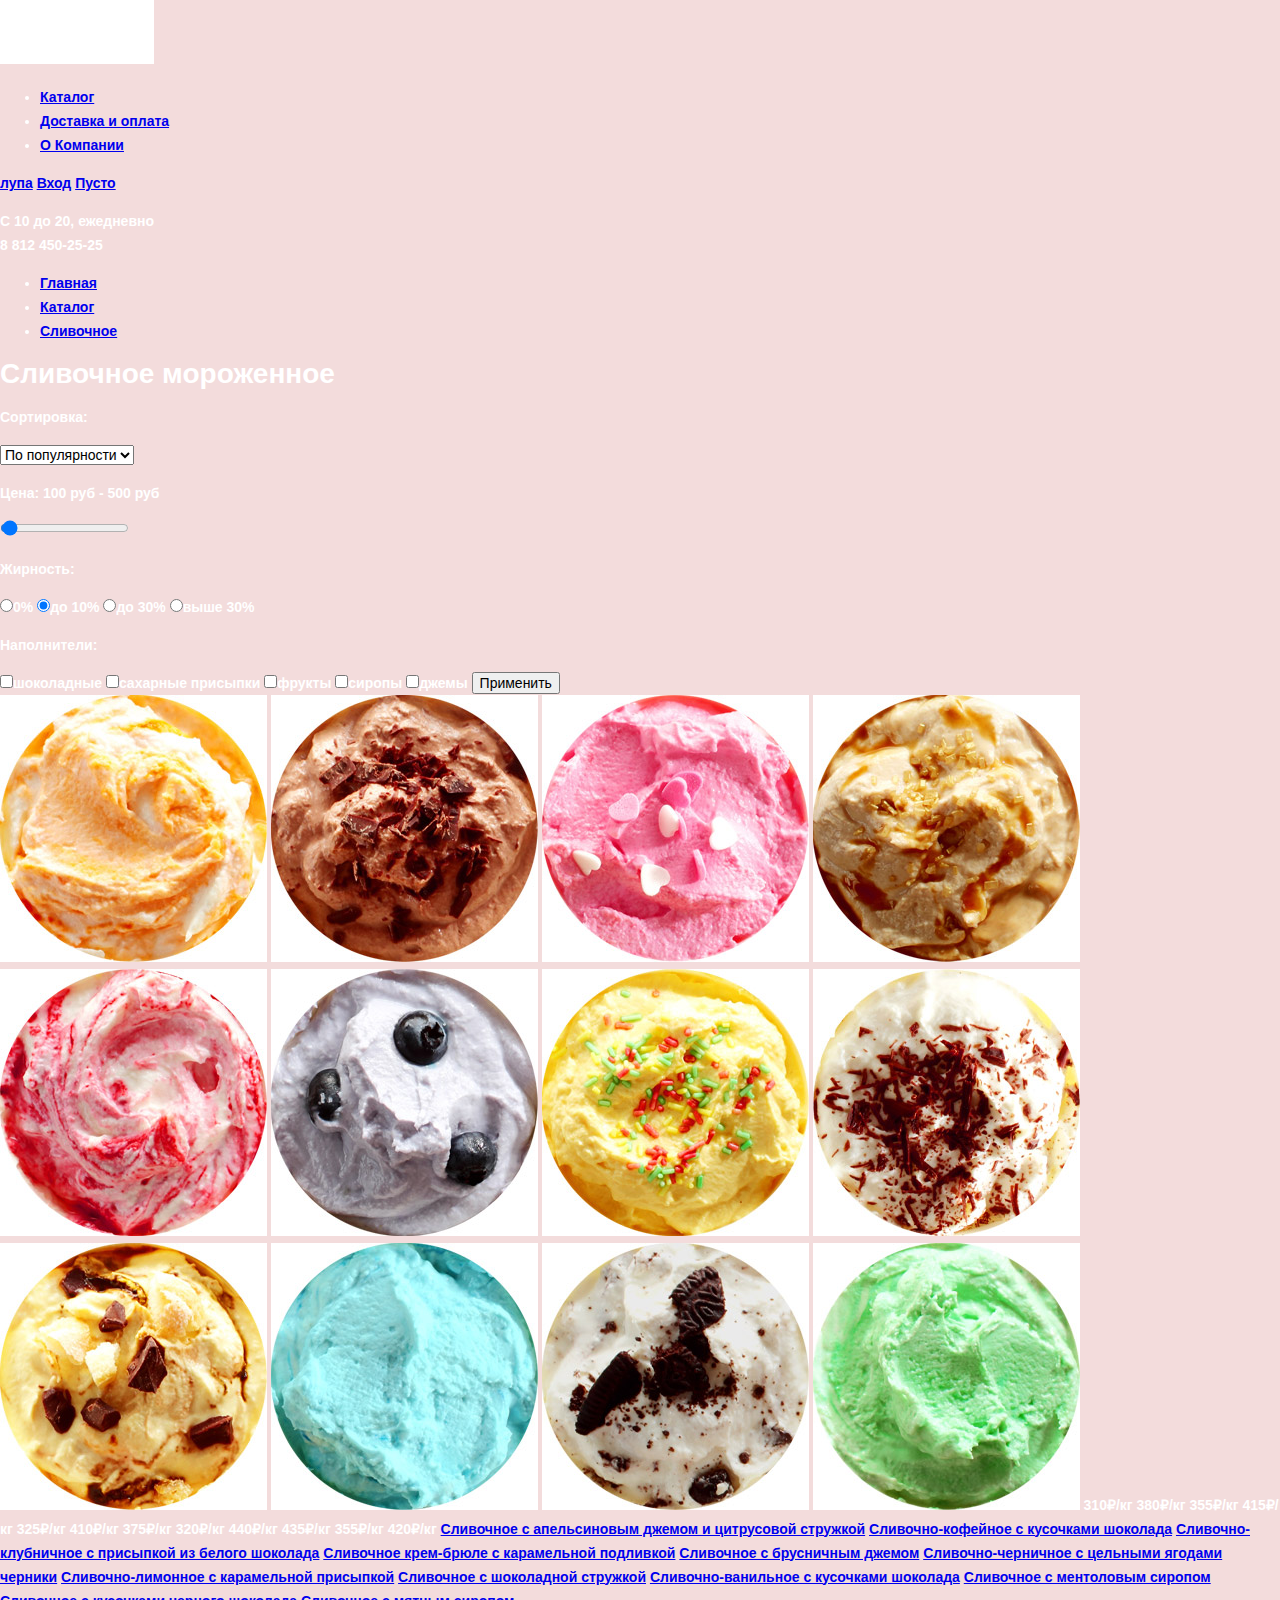
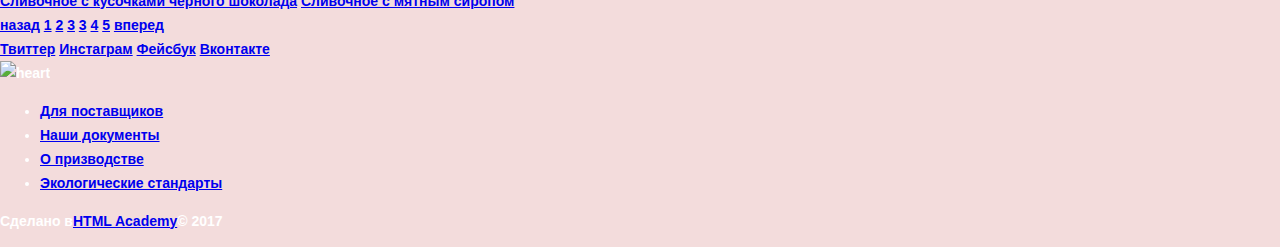
==== catalog.html @ 577de897 "добавил и разметил вторую страницу макета" ====
<!DOCTYPE html>
<html lang="en">
<head>
    <meta charset="UTF-8">
     <link rel="stylesheet" type="text/css" href="css/normalize.css" />
    <link rel="stylesheet" href="css/style.css">
    <title>Catalog-gllacy</title>
</head>
<body>
    <header class="main-header">
     <div class="container">
         <nav class="main-navigation">
             <img src="img/Logo.jpg" alt="logo" height="64">
             <ul>
                 <li>
                     <a href="#">Каталог</a>
                 </li>
                 <li>
                     <a href="#">Доставка и оплата</a>
                 </li>
                 <li>
                     <a href="#">О Компании</a>
                 </li>
             </ul>
         </nav>
      <div class="user-block">
          <a href="#">лупа</a>
          <a class="login" href="#">Вход</a>
          <a  class="basket" href="#">Пусто</a>
      </div>
      <div class="header-contact">
          <p>С 10 до 20, ежедневно<br>8 812 450-25-25</p>
      </div>
     </div>
  </header>  
   <main>
       <div class="container">
       <nav class="Breadcrumbs">
           <ul>
               <li><a href="#">Главная</a></li>
               <li><a href="#">Каталог</a></li>
               <li><a href="#" class="current">Сливочное</a></li>
           </ul>
       </nav>
        <section class="filter">
            <h1>Сливочное мороженное</h1>
            <form action="#" method="get">
                    <p>Сортировка:</p>
                    <select name="#" size="1">
                      <option>По популярности</option>
                      <option>Пункт 2</option>
                    </select>
                    <p>Цена: 100 руб - 500 руб</p>
                    <label>
                        <input type="range" min="0" max="500" step="10" value="10">
                    </label>
                        <p>Жирность:</p>
                        <label>
                            <input type="radio" name="questions" value="0%">0%
                        </label>
                        <label>
                            <input type="radio" name="questions" value="до 10%" checked>до 10%
                        </label>
                        <label>
                            <input type="radio" name="questions" value="до 30%">до 30%
                        </label>
                        <label>
                            <input type="radio" name="questions" value="выше 30%">выше 30%
                        </label>
                    <p>Наполнители:</p>
                    <label>
                        <input type="checkbox" name="choice">шоколадные
                    </label>
                    <label>
                        <input type="checkbox" name="choice">сахарные присыпки
                    </label>
                    <label>
                        <input type="checkbox" name="choice">фрукты
                    </label>
                    <label>
                        <input type="checkbox" name="choice">сиропы
                    </label>
                    <label>
                        <input type="checkbox" name="choice">джемы
                    </label>
                    <label>
                        <input type="submit" value="Применить">
                    </label>
                </form>
        </section>
         <section class="assortment">
             <img src="img/ice-1.jpg" alt="ice-cream" width="267" height="267">
             <img src="img/ice-2.jpg" alt="ice-cream" width="267" height="267">
             <img src="img/ice-3.jpg" alt="ice-cream" width="267" height="267">
             <img src="img/ice-4.jpg" alt="ice-cream" width="267" height="267">
             <img src="img/ice-5.jpg" alt="ice-cream" width="267" height="267">
             <img src="img/ice-6.jpg" alt="ice-cream" width="267" height="267">
             <img src="img/ice-7.jpg" alt="ice-cream" width="267" height="267">
             <img src="img/ice-8.jpg" alt="ice-cream" width="267" height="267">
             <img src="img/ice-9.jpg" alt="ice-cream" width="267" height="267">
             <img src="img/ice-10.jpg" alt="ice-cream" width="267" height="267">
             <img src="img/ice-11.jpg" alt="ice-cream" width="267" height="267">
             <img src="img/ice-12.jpg" alt="ice-cream" width="267" height="267">
             <b>310₽/кг</b>
            <b>380₽/кг</b>
            <b>355₽/кг</b>
            <b>415₽/кг</b>
            <b>325₽/кг</b>
            <b>410₽/кг</b>
            <b>375₽/кг</b>
            <b>320₽/кг</b>
            <b>440₽/кг</b>
            <b>435₽/кг</b>
            <b>355₽/кг</b>
            <b>420₽/кг</b>
            <a href="#">Сливочное с апельсиновым джемом и цитрусовой стружкой</a>
            <a href="#">Сливочно-кофейное с кусочками шоколада</a>
            <a href="#">Сливочно-клубничное с присыпкой из белого шоколада</a>
            <a href="#">Сливочное крем-брюле с карамельной подливкой</a>
            <a href="#">Сливочное с брусничным джемом</a>
            <a href="#">Сливочно-черничное с цельными ягодами черники</a>
            <a href="#">Сливочно-лимонное с карамельной присыпкой</a>
            <a href="#">Сливочное с шоколадной стружкой</a>
            <a href="#">Сливочно-ванильное с кусочками шоколада</a>
            <a href="#">Сливочное с ментоловым сиропом</a>
            <a href="#">Сливочное с кусочками черного шоколада</a>
            <a href="#">Сливочное с мятным сиропом</a>
         </section>
         <section class="flipping">
             <a href="#prev">назад</a>
             <a href="#1">1</a>
             <a href="#2">2</a>
             <a href="#3">3</a>
             <a href="#3">3</a>
             <a href="#4">4</a>
             <a href="#5">5</a>
             <a href="#next">вперед</a>
         </section>
        </div>
   </main>
   <footer class="main-footer">
     <div class="container">
         <section class="footer-social">
              <a class="social-btn social-btn-tv" href="#">Твиттер</a>
               <a class="social-btn social-btn-inst" href="#">Инстаграм</a>
                <a class="social-btn social-btn-fb" href="#">Фейсбук</a>
                <a class="social-btn social-btn-vk" href="#">Вконтакте</a>
         </section>
         <section class="footer-info">
            <img src="#" alt="heart" width="15" height="13">
             <ul>
                 <li>
                     <a href="#">Для поставщиков</a>
                 </li>
                 <li>
                     <a href="#">Наши документы</a>
                 </li>
                 <li>
                     <a href="#">О призводстве</a>
                 </li>
                 <li>
                     <a href="#">Экологические стандарты</a>
                 </li>
             </ul>
         </section>
         <section class="footer-copyright">
<!--            логотип ссылка или фото-->
            <p>Сделано в<a href="#">HTML Academy</a>© 2017</p>
         </section>
     </div>
 </footer> 
</body>
</html>
---- css/style.css ----
body{
    min-width: 1200px;
  background:#f3dcdc;
    font-weight: 700;
  font-size: 14px;
  line-height: 24px;
  font-family: "Roboto", "Arial", sans-serif;
  color: #ffffff;
}
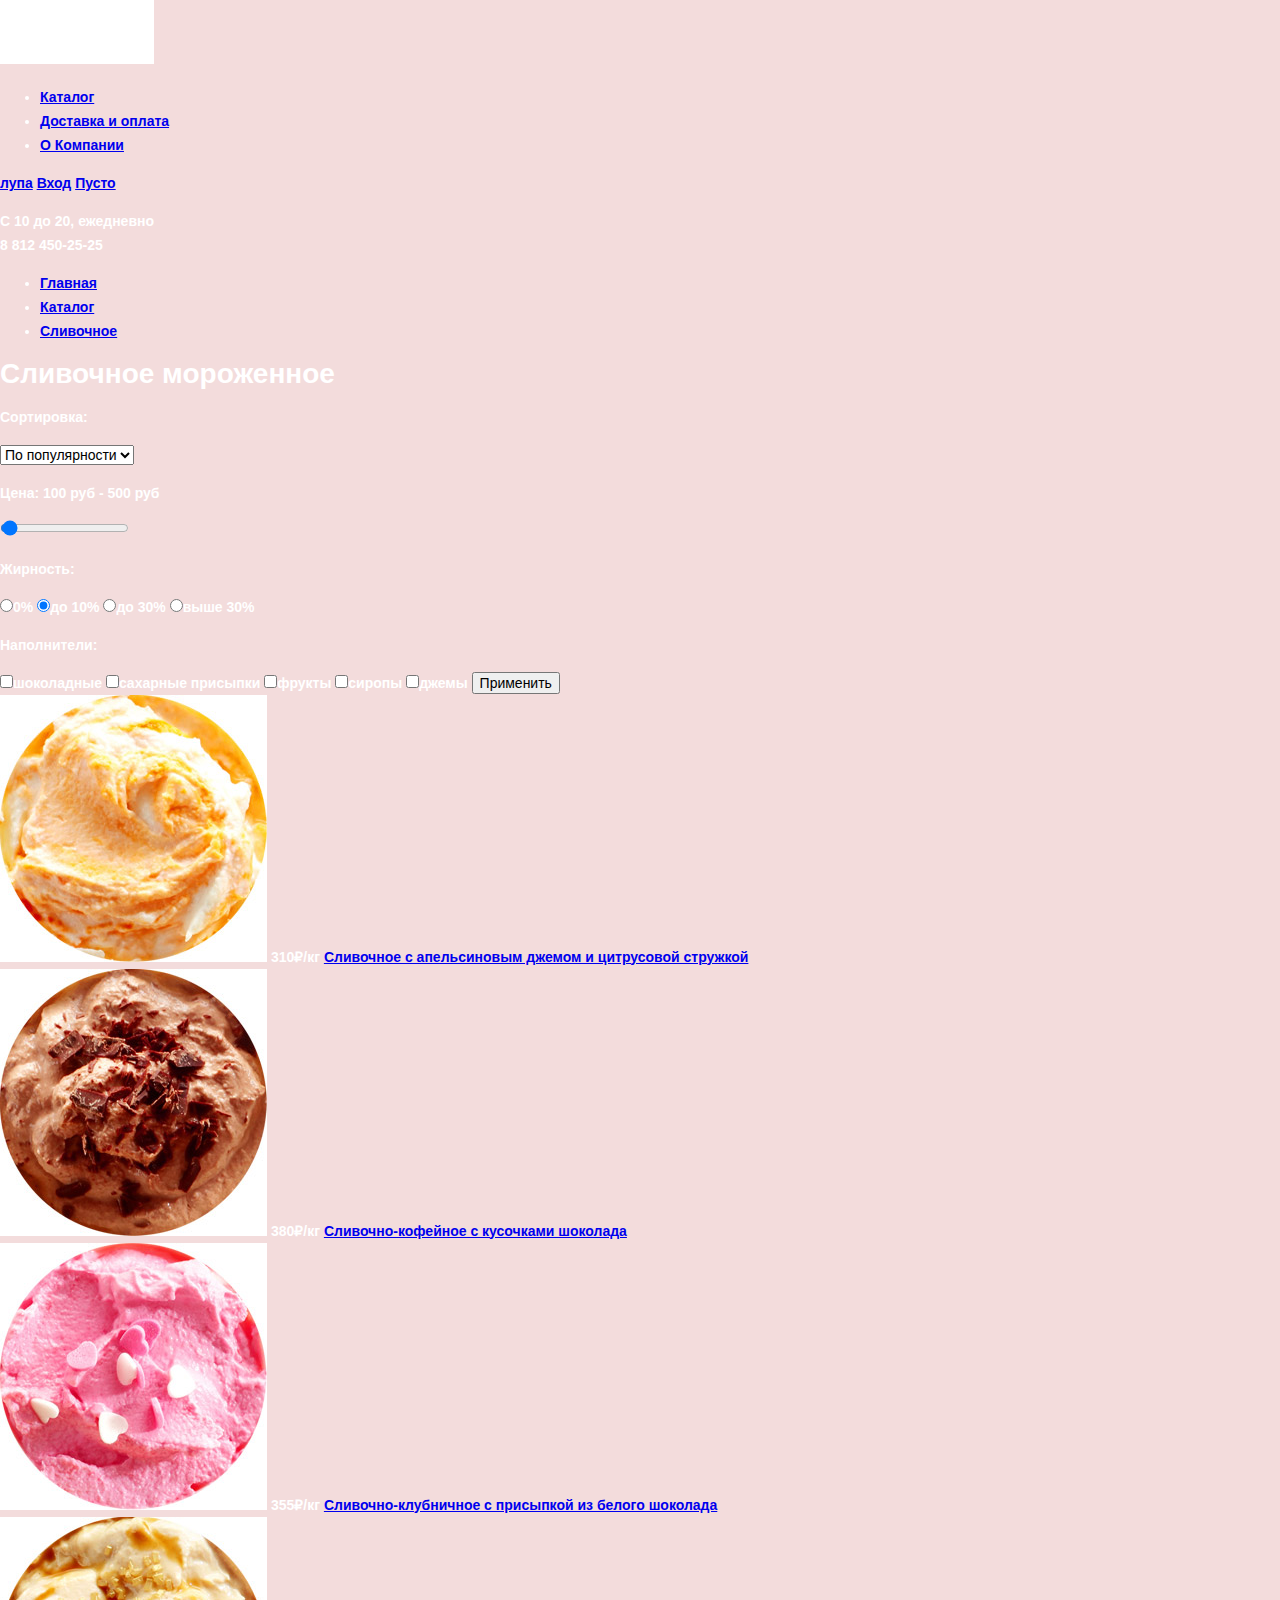
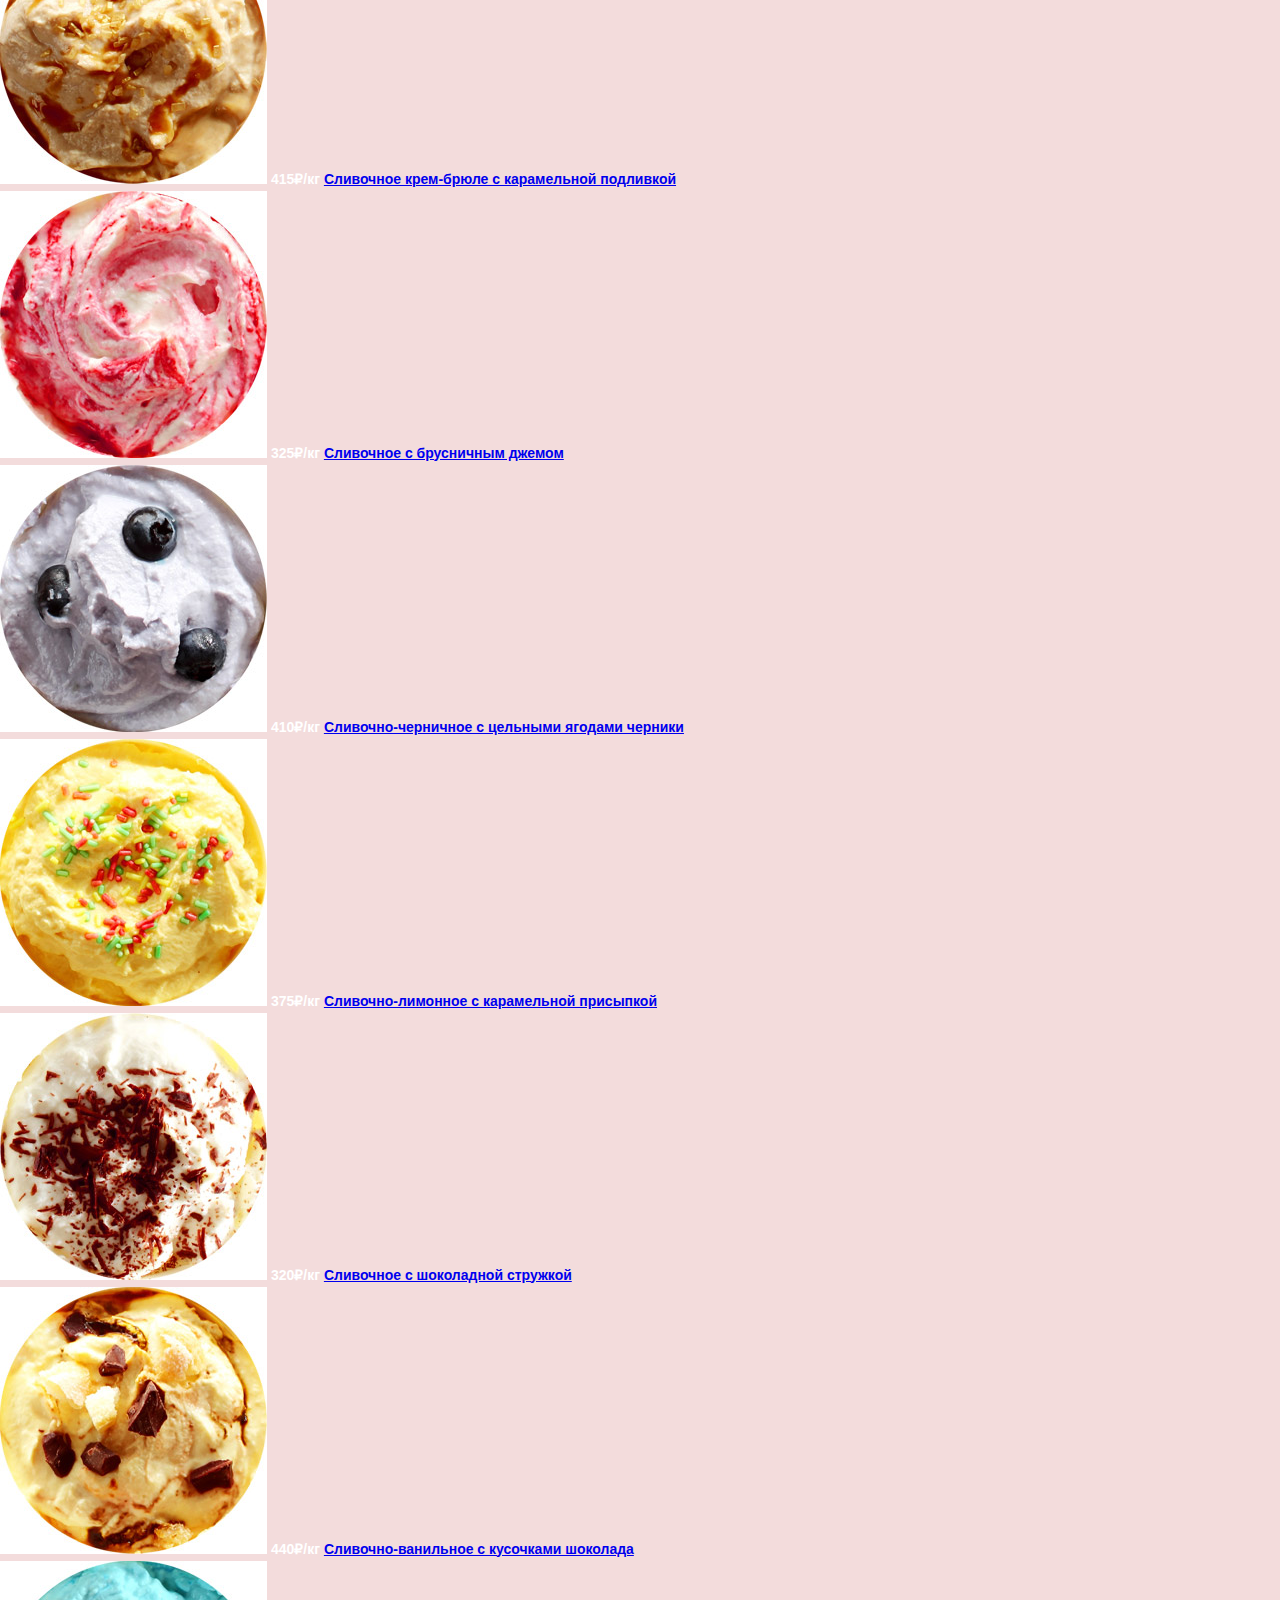
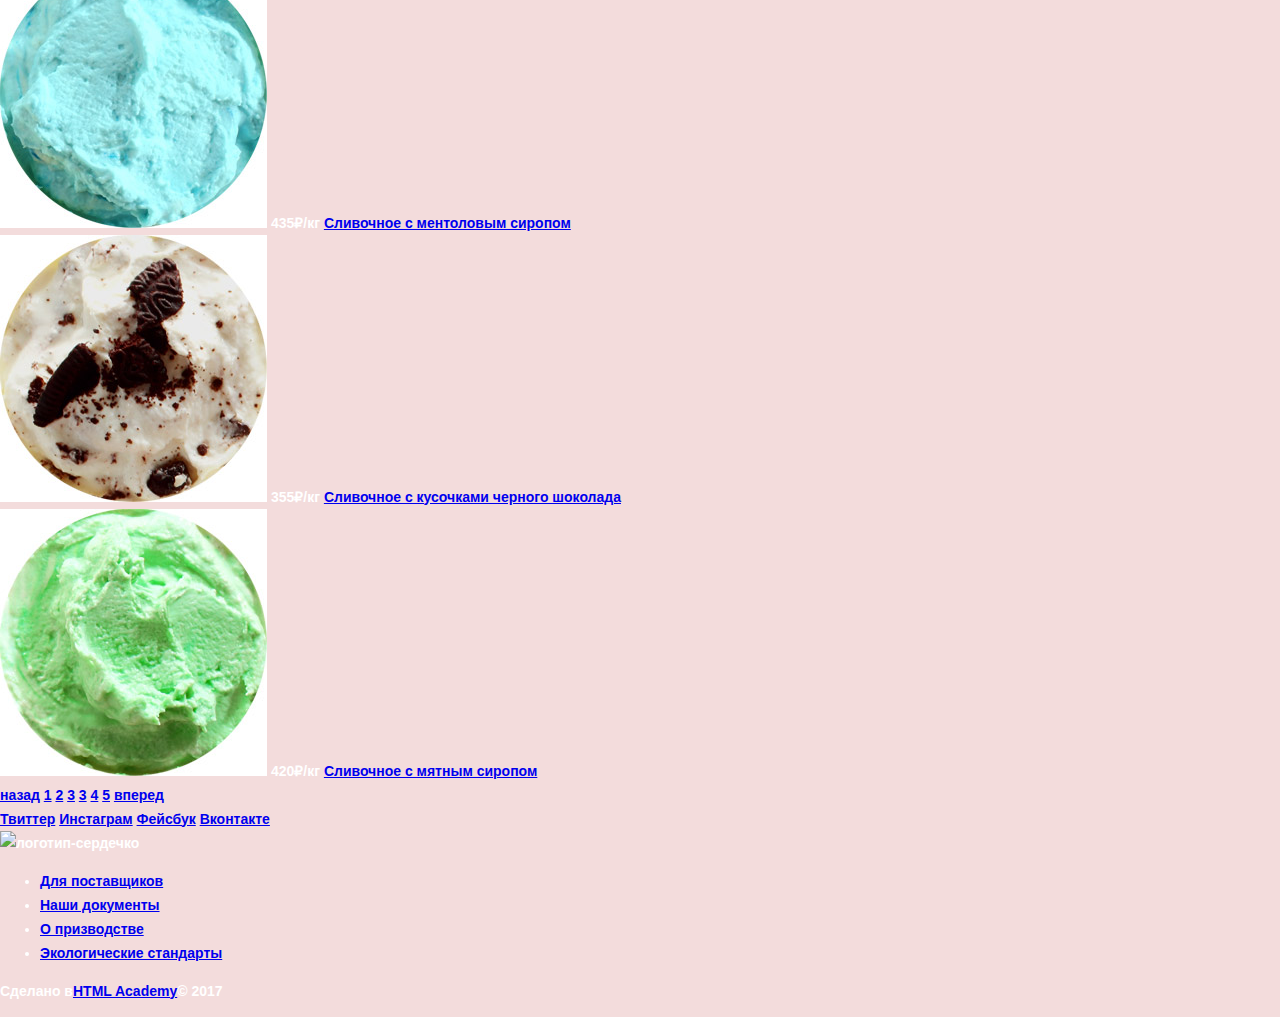
==== commit 6b2a6928: "разместил фото по отдельным блокам" ====
--- a/catalog.html
+++ b/catalog.html
@@ -1,5 +1,5 @@
 <!DOCTYPE html>
-<html lang="en">
+<html lang="ru">
 <head>
     <meta charset="UTF-8">
      <link rel="stylesheet" type="text/css" href="css/normalize.css" />
@@ -89,42 +89,66 @@
                 </form>
         </section>
          <section class="assortment">
-             <img src="img/ice-1.jpg" alt="ice-cream" width="267" height="267">
-             <img src="img/ice-2.jpg" alt="ice-cream" width="267" height="267">
-             <img src="img/ice-3.jpg" alt="ice-cream" width="267" height="267">
-             <img src="img/ice-4.jpg" alt="ice-cream" width="267" height="267">
-             <img src="img/ice-5.jpg" alt="ice-cream" width="267" height="267">
-             <img src="img/ice-6.jpg" alt="ice-cream" width="267" height="267">
-             <img src="img/ice-7.jpg" alt="ice-cream" width="267" height="267">
-             <img src="img/ice-8.jpg" alt="ice-cream" width="267" height="267">
-             <img src="img/ice-9.jpg" alt="ice-cream" width="267" height="267">
-             <img src="img/ice-10.jpg" alt="ice-cream" width="267" height="267">
-             <img src="img/ice-11.jpg" alt="ice-cream" width="267" height="267">
-             <img src="img/ice-12.jpg" alt="ice-cream" width="267" height="267">
-             <b>310₽/кг</b>
-            <b>380₽/кг</b>
-            <b>355₽/кг</b>
-            <b>415₽/кг</b>
-            <b>325₽/кг</b>
-            <b>410₽/кг</b>
-            <b>375₽/кг</b>
-            <b>320₽/кг</b>
-            <b>440₽/кг</b>
-            <b>435₽/кг</b>
-            <b>355₽/кг</b>
-            <b>420₽/кг</b>
-            <a href="#">Сливочное с апельсиновым джемом и цитрусовой стружкой</a>
-            <a href="#">Сливочно-кофейное с кусочками шоколада</a>
-            <a href="#">Сливочно-клубничное с присыпкой из белого шоколада</a>
-            <a href="#">Сливочное крем-брюле с карамельной подливкой</a>
-            <a href="#">Сливочное с брусничным джемом</a>
-            <a href="#">Сливочно-черничное с цельными ягодами черники</a>
-            <a href="#">Сливочно-лимонное с карамельной присыпкой</a>
-            <a href="#">Сливочное с шоколадной стружкой</a>
-            <a href="#">Сливочно-ванильное с кусочками шоколада</a>
-            <a href="#">Сливочное с ментоловым сиропом</a>
-            <a href="#">Сливочное с кусочками черного шоколада</a>
-            <a href="#">Сливочное с мятным сиропом</a>
+            <div class="assortment-item">
+                <img src="img/ice-1.jpg" alt="мороженое с апельсиновым джемом" width="267" height="267">
+                <b>310₽/кг</b> 
+                 <a href="#">Сливочное с апельсиновым джемом и цитрусовой стружкой</a>
+            </div>
+            <div class="assortment-item">
+                <img src="img/ice-2.jpg" alt="мороженое сливочно-кофейное " width="267" height="267">
+                <b>380₽/кг</b>
+                <a href="#">Сливочно-кофейное с кусочками шоколада</a>
+            </div>
+            <div class="assortment-item">
+                 <img src="img/ice-3.jpg" alt="Сливочно-клубничное мороженое" width="267" height="267">
+                 <b>355₽/кг</b>
+                 <a href="#">Сливочно-клубничное с присыпкой из белого шоколада</a>
+            </div>
+            <div class="assortment-item">
+                <img src="img/ice-4.jpg" alt="мороженое крем-брюле" width="267" height="267">
+                <b>415₽/кг</b>
+                <a href="#">Сливочное крем-брюле с карамельной подливкой</a>
+            </div>
+            <div class="assortment-item">
+                <img src="img/ice-5.jpg" alt="мороженое с брусничным джемом" width="267" height="267">
+                <b>325₽/кг</b>
+                <a href="#">Сливочное с брусничным джемом</a>
+            </div>
+            <div class="assortment-item">
+                <img src="img/ice-6.jpg" alt="мороженое черничное" width="267" height="267">
+                <b>410₽/кг</b>
+                <a href="#">Сливочно-черничное с цельными ягодами черники</a>
+            </div>
+            <div class="assortment-item">
+                <img src="img/ice-7.jpg" alt="мороженое лимонное" width="267" height="267">
+                <b>375₽/кг</b>
+                <a href="#">Сливочно-лимонное с карамельной присыпкой</a>
+            </div>
+            <div class="assortment-item">
+                <img src="img/ice-8.jpg" alt="мороженое с шоколадной стружкой" width="267" height="267">
+                <b>320₽/кг</b>
+                <a href="#">Сливочное с шоколадной стружкой</a>
+            </div>
+            <div class="assortment-item">
+                <img src="img/ice-9.jpg" alt="мороженое ванильное" width="267" height="267">
+                <b>440₽/кг</b>
+                <a href="#">Сливочно-ванильное с кусочками шоколада</a>
+            </div>
+            <div class="assortment-item">
+                <img src="img/ice-10.jpg" alt="мороженое с ментолововым сиропом" width="267" height="267">
+                <b>435₽/кг</b>
+                <a href="#">Сливочное с ментоловым сиропом</a>
+            </div>
+            <div class="assortment-item">
+                <img src="img/ice-11.jpg" alt="мороженое с кусочками черного шоколада" width="267" height="267">
+                <b>355₽/кг</b>
+                <a href="#">Сливочное с кусочками черного шоколада</a>
+            </div>
+            <div class="assortment-item">
+                <img src="img/ice-12.jpg" alt="мороженое с мятным сиропом" width="267" height="267">
+                <b>420₽/кг</b>
+                 <a href="#">Сливочное с мятным сиропом</a>
+            </div>
          </section>
          <section class="flipping">
              <a href="#prev">назад</a>
@@ -147,7 +171,7 @@
                 <a class="social-btn social-btn-vk" href="#">Вконтакте</a>
          </section>
          <section class="footer-info">
-            <img src="#" alt="heart" width="15" height="13">
+            <img src="#" alt="логотип-сердечко" width="15" height="13">
              <ul>
                  <li>
                      <a href="#">Для поставщиков</a>
@@ -171,6 +195,44 @@
  </footer> 
 </body>
 </html>
+                
+                
+           
+            
+            
+            
+            
+            
+            
+            
+            
+            
+            
+           
+            
+            
+            
+            
+            
+            
+            
+            
+            
+            
+            
+             
+            
+             
+             
+             
+             
+             
+             
+             
+             
+             
+             
+            
             
                 
                 
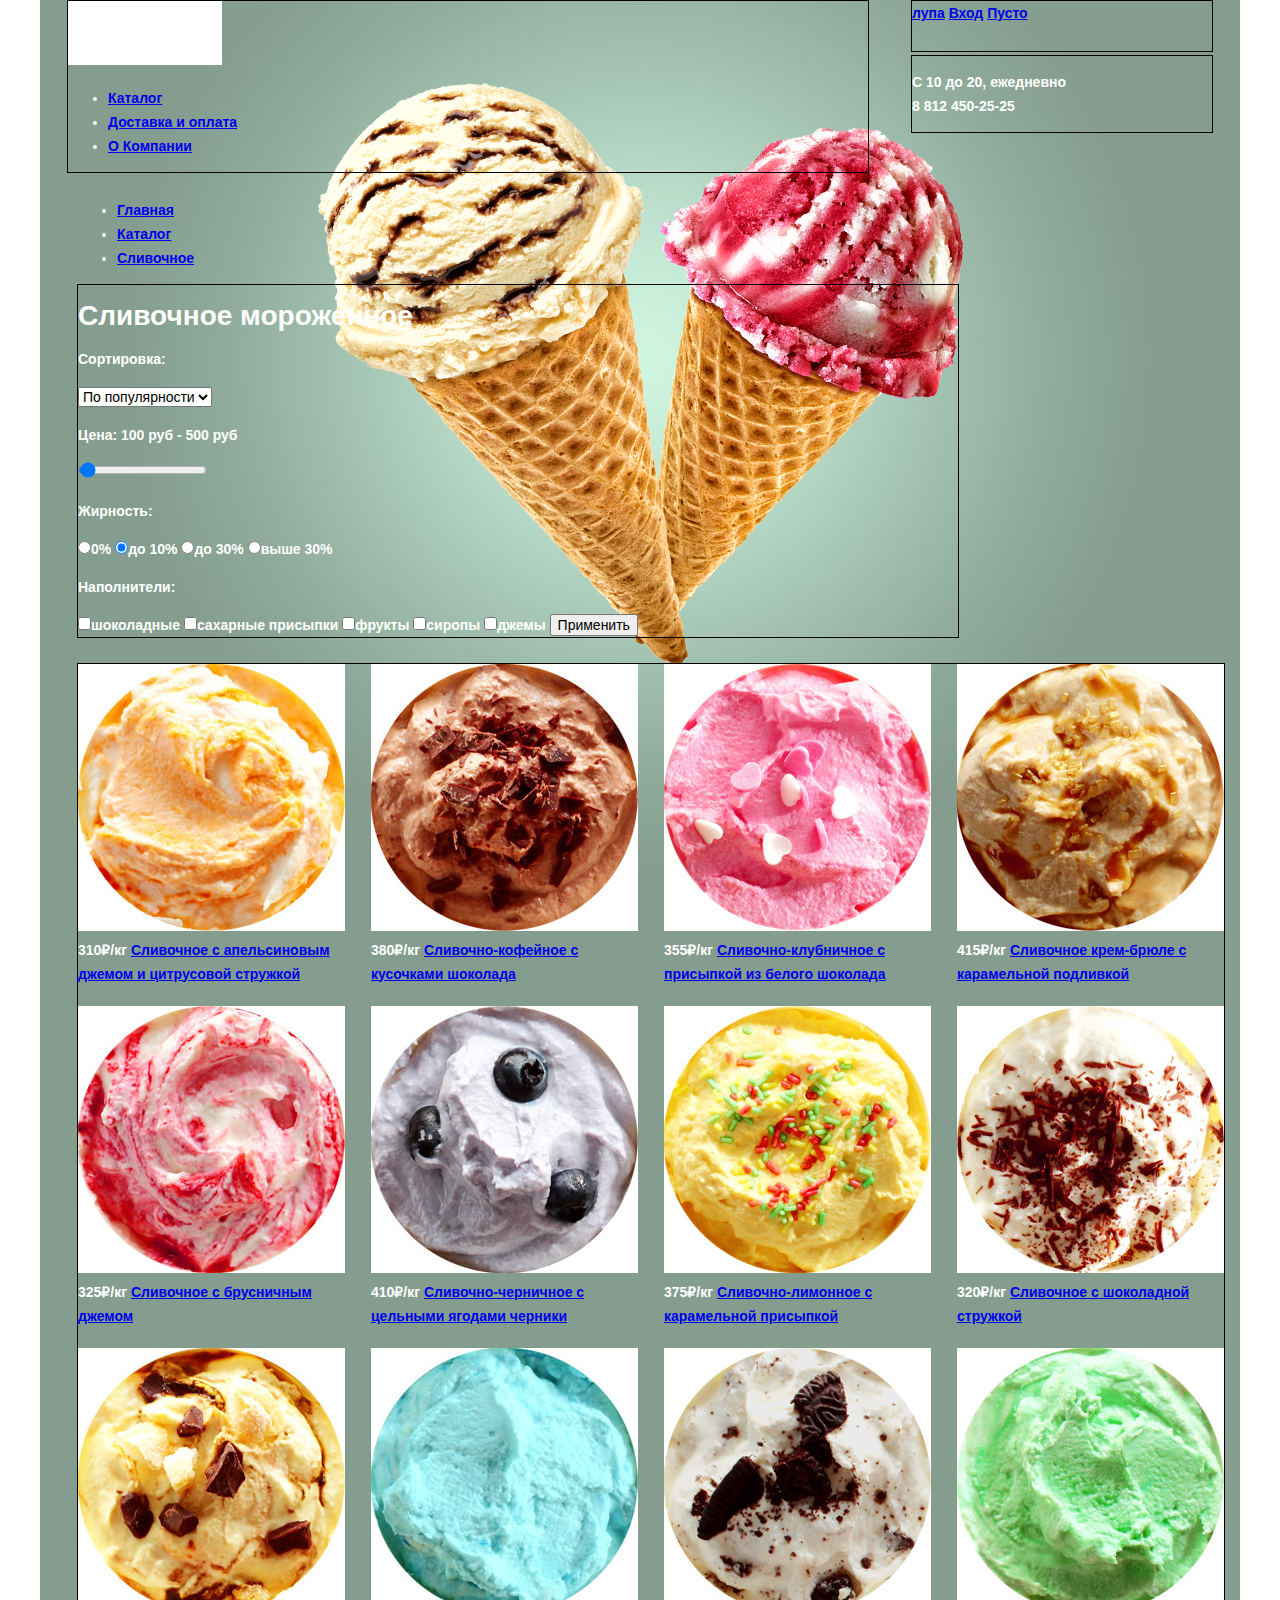
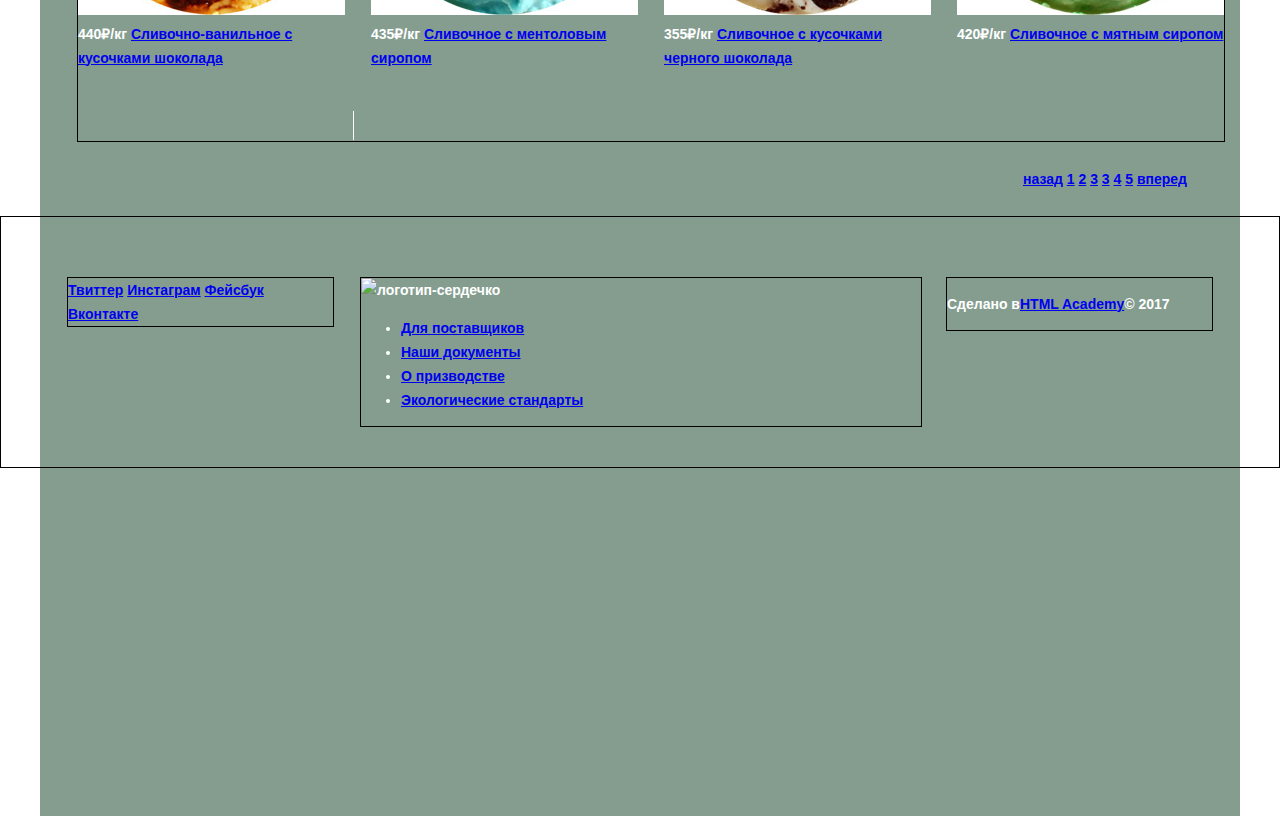
==== commit a7cda98b: "сделал сетку страницы каталога" ====
--- a/catalog.html
+++ b/catalog.html
@@ -6,9 +6,9 @@
     <link rel="stylesheet" href="css/style.css">
     <title>Catalog-gllacy</title>
 </head>
-<body>
+<body class="catalog">
     <header class="main-header">
-     <div class="container">
+     <div class="container clearfix">
          <nav class="main-navigation">
              <img src="img/Logo.jpg" alt="logo" height="64">
              <ul>
@@ -33,8 +33,8 @@
       </div>
      </div>
   </header>  
-   <main>
-       <div class="container">
+   <main class="container">
+       <div class="container clearfix">
        <nav class="Breadcrumbs">
            <ul>
                <li><a href="#">Главная</a></li>
@@ -42,7 +42,7 @@
                <li><a href="#" class="current">Сливочное</a></li>
            </ul>
        </nav>
-        <section class="filter">
+        <section class="filter clearfix">
             <h1>Сливочное мороженное</h1>
             <form action="#" method="get">
                     <p>Сортировка:</p>
@@ -88,7 +88,7 @@
                     </label>
                 </form>
         </section>
-         <section class="assortment">
+         <section class="assortment  clearfix">
             <div class="assortment-item">
                 <img src="img/ice-1.jpg" alt="мороженое с апельсиновым джемом" width="267" height="267">
                 <b>310₽/кг</b> 
@@ -150,7 +150,7 @@
                  <a href="#">Сливочное с мятным сиропом</a>
             </div>
          </section>
-         <section class="flipping">
+         <section class="flipping clearfix">
              <a href="#prev">назад</a>
              <a href="#1">1</a>
              <a href="#2">2</a>
@@ -163,7 +163,7 @@
         </div>
    </main>
    <footer class="main-footer">
-     <div class="container">
+     <div class="container clearfix">
          <section class="footer-social">
               <a class="social-btn social-btn-tv" href="#">Твиттер</a>
                <a class="social-btn social-btn-inst" href="#">Инстаграм</a>
--- a/css/style.css
+++ b/css/style.css
@@ -1,10 +1,195 @@
-body{
-    min-width: 1200px;
-  background:#f3dcdc;
+ html,
+body {
+  min-width: 1200px;
+  min-height: 2416px;
+  margin: 0;
+  padding: 0;
     font-weight: 700;
   font-size: 14px;
   line-height: 24px;
   font-family: "Roboto", "Arial", sans-serif;
   color: #ffffff;
+}   
+body{
+  background:
+    url("../img/maps.png") no-repeat 50% 90%,
+    url("../img/fon-1.png") no-repeat 50% 0;
 }
+.clearfix::after {
+  content: "";
+
+  display: table;
+  clear: both;
+}
+.container {
+  width: 1146px;
+  padding: 0 10px;
+    margin: 0 auto;
+}
+/*header*/
+.main-header{
+    margin-bottom: 25px;
+}
+.main-navigation{
+    border: 1px solid black;
+    float: left;
+    width: 800px;
+    min-height: 103px;
+}
+.user-block{
+    border: 1px solid black;
+    float: right;
+    width: 300px;
+    min-height: 50px;
+    margin-bottom:3px;
+}
+.header-contact{
+    border: 1px solid black; 
+    float: right;
+    width: 300px;
+    min-height: 50px;
+}
+/*main   */
+.main-top{
+    border: 1px solid black; 
+    min-height: 500px;
+    margin-bottom: 25px;
+}
+.banner{
+    border: 1px solid black;
+    margin-bottom: 25px;
+}
+.left{
+    float: left;
+    width: 560px;
+    min-height: 229px;
+}
+.right{
+    float: right;
+    width: 560px;
+    min-height: 229px;
+}
+.assortment{
+   margin-bottom: 25px;
+}
+.hit-item{
+    float: left;
+    width: 267px;
+    margin-right: 26px;
+}
+.hit-item:last-child {
+  margin-right: 0;
+}
+.features{
+    border: 1px solid black;
+    min-height: 410px;
+    margin-bottom: 25px;
+}
+.blog{
+    min-height: 320px;
+    margin-bottom: 25px;
+}
+  
+.blog-left{
+    border: 1px solid black;
+    float: left;
+    width: 560px;
+}
+.blog-right{
+    border: 1px solid black;
+    float: right;
+    width: 560px;
+}
+.maps{
+    margin-bottom: 25px;
+}
+.index-content{
+    border: 1px solid black;
+    float: right;
+    width: 300px;
+    margin-right: 50px;
+}
+/*footer*/
+.main-footer{
+    border: 1px solid black; 
+margin-top: 25px;
+padding-top: 60px;
+  padding-bottom: 40px;
+}
+.footer-social{
+    border: 1px solid black;
+    float: left;
+    width: 265px;
+    margin-right: 26px;
+}
+.footer-info{
+    border: 1px solid black;
+    float: left;
+    width: 560px;
+}
+.footer-copyright{
+    border: 1px solid black;
+    float: right;
+    width: 265px;
+} 
+.footer-copyright:last-child{
+    margin-right: 0;
+
+  
     
+    
+        
+    
+}
+/* CATALOG_HTML   */
+.catalog{
+    background: url("../img/fon-1.png") no-repeat 50% 0;
+}
+.filter{
+    border: 1px solid  black;
+    float: left;
+    width: 880px;
+    margin-bottom: 25px;
+}
+.assortment{
+    border: 1px solid  black;
+    float: left;
+    margin-left: 0 auto;
+    margin-right: 0 auto;
+    margin-bottom: 25px;
+    width: inherit;
+    min-height: 1077px;
+}
+.assortment-item{
+    float: left;
+    margin-right: 26px;
+    width: 267px;
+    min-height: 342px;
+} 
+.assortment-item:nth-child(4){
+    margin-right: 0;
+}
+.assortment-item:nth-child(8){
+    margin-right: 0;
+}
+.assortment-item:nth-child(12){
+    margin-right: 0;
+}
+.flipping{
+    float: right;
+    width: 200px;
+}  
+
+    
+
+    
+    
+    
+   
+
+    
+    
+
+  
+    
+    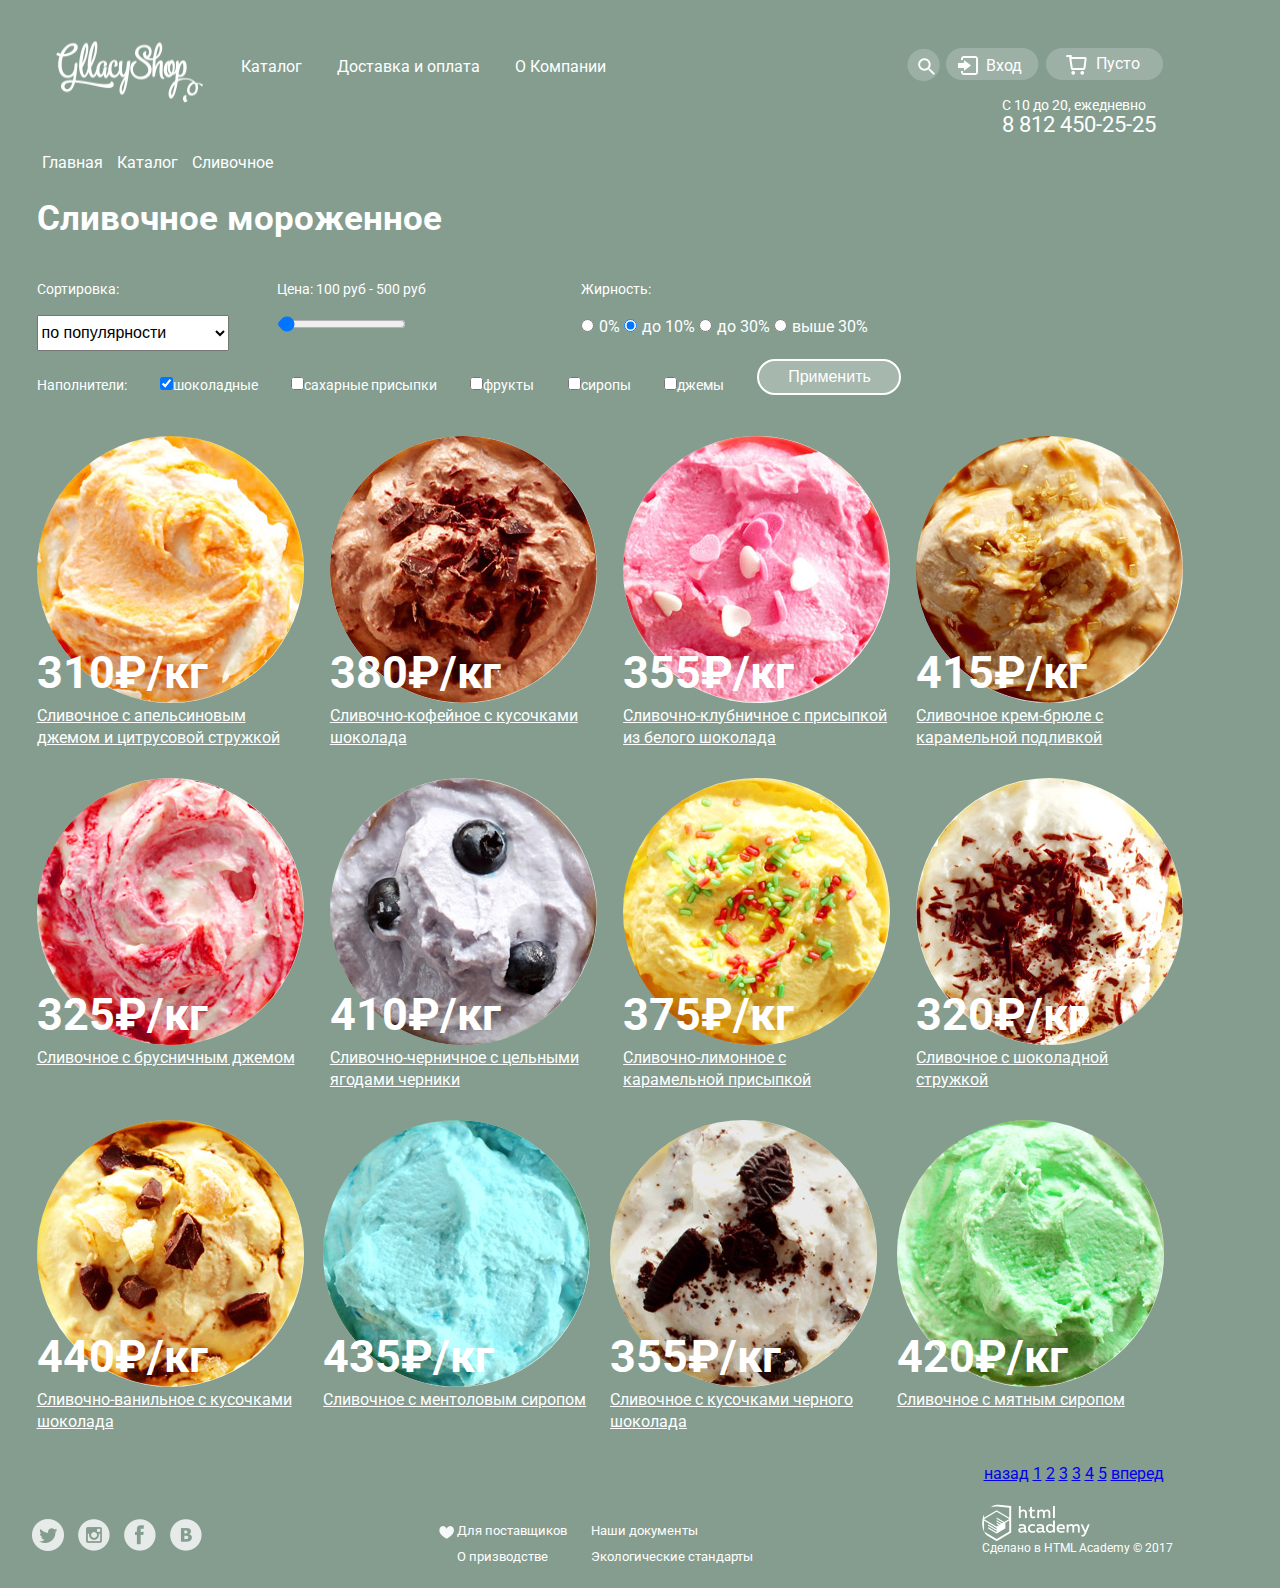
==== commit b5f5c12b: "финальная верстка" ====
--- a/catalog.html
+++ b/catalog.html
@@ -2,18 +2,26 @@
 <html lang="ru">
 <head>
     <meta charset="UTF-8">
+    <link href="https://fonts.googleapis.com/css?family=Roboto" rel="stylesheet">
      <link rel="stylesheet" type="text/css" href="css/normalize.css" />
     <link rel="stylesheet" href="css/style.css">
     <title>Catalog-gllacy</title>
 </head>
 <body class="catalog">
-    <header class="main-header">
+         <header class="main-header">
      <div class="container clearfix">
-         <nav class="main-navigation">
-             <img src="img/Logo.jpg" alt="logo" height="64">
-             <ul>
-                 <li>
-                     <a href="#">Каталог</a>
+          <nav class="catalog main-navigation">
+             <a href="../index.html"><img class="header-logo" src="img/Logo.png" alt="логотип магазина" height="64" width="154"></a>
+             <ul class="top-menu">
+                 <li class="catalog-top">
+                     <a href="../catalog.html">Каталог</a>
+                     <ul class="sub-menu">
+                         <li><a href="#">Новинки</a></li>
+                         <li><a href="../gllacy/img">Сливочное</a></li>
+                         <li><a href="#">Щербеты</a></li>
+                         <li><a href="#">Фруктовый лед</a></li>
+                         <li><a href="#">Меларин</a></li>
+                     </ul>
                  </li>
                  <li>
                      <a href="#">Доставка и оплата</a>
@@ -23,37 +31,44 @@
                  </li>
              </ul>
          </nav>
-      <div class="user-block">
-          <a href="#">лупа</a>
-          <a class="login" href="#">Вход</a>
-          <a  class="basket" href="#">Пусто</a>
-      </div>
-      <div class="header-contact">
-          <p>С 10 до 20, ежедневно<br>8 812 450-25-25</p>
+          <div class="user-block">
+                <a class="Magnifier " href="#"></a>
+                  <a class="login" href="#">Вход</a>
+                  <a  class="basket" href="#">Пусто</a>
+              <p>С 10 до 20, ежедневно<br><span>8 812 450-25-25</span></p>
       </div>
      </div>
-  </header>  
+  </header> 
    <main class="container">
        <div class="container clearfix">
        <nav class="Breadcrumbs">
            <ul>
-               <li><a href="#">Главная</a></li>
+               <li><a href="../index.html">Главная</a></li>
                <li><a href="#">Каталог</a></li>
                <li><a href="#" class="current">Сливочное</a></li>
            </ul>
        </nav>
         <section class="filter clearfix">
             <h1>Сливочное мороженное</h1>
-            <form action="#" method="get">
+        <form action="../index.html" method="get">
+            <div class="select">
                     <p>Сортировка:</p>
                     <select name="#" size="1">
-                      <option>По популярности</option>
-                      <option>Пункт 2</option>
+                      <option>по популярности</option>
+                       <option>по популярности</option>
+                      <option>сначала недорогие</option>
+                      <option>сначала дорогие</option>
+                      <option>по жирности</option>
+                      
                     </select>
+             </div>
+            <div class="range">
                     <p>Цена: 100 руб - 500 руб</p>
                     <label>
                         <input type="range" min="0" max="500" step="10" value="10">
                     </label>
+             </div>
+            <div class="fat">
                         <p>Жирность:</p>
                         <label>
                             <input type="radio" name="questions" value="0%">0%
@@ -67,31 +82,34 @@
                         <label>
                             <input type="radio" name="questions" value="выше 30%">выше 30%
                         </label>
-                    <p>Наполнители:</p>
-                    <label>
-                        <input type="checkbox" name="choice">шоколадные
-                    </label>
-                    <label>
-                        <input type="checkbox" name="choice">сахарные присыпки
-                    </label>
-                    <label>
-                        <input type="checkbox" name="choice">фрукты
-                    </label>
-                    <label>
-                        <input type="checkbox" name="choice">сиропы
-                    </label>
-                    <label>
-                        <input type="checkbox" name="choice">джемы
-                    </label>
-                    <label>
-                        <input type="submit" value="Применить">
-                    </label>
-                </form>
+                        </div>
+                    <div class="fillers">
+                        <p>Наполнители:</p>
+                            <label>
+                                 <p><input type="checkbox" checked  name="choice">шоколадные</p>
+                           </label>
+                           <label>
+                                <p><input type="checkbox" name="choice">сахарные присыпки</p>
+                            </label>
+                            <label>
+                                <p><input type="checkbox" name="choice">фрукты</p>
+                            </label>
+                            <label>
+                                <p><input type="checkbox" name="choice">сиропы</p>
+                            </label>
+                            <label>
+                                <p><input type="checkbox" name="choice" >джемы</p>
+                            </label>
+                            <label>
+                            <input type="submit" value="Применить">
+                            </label>
+                </div>
+            </form>
         </section>
          <section class="assortment  clearfix">
             <div class="assortment-item">
                 <img src="img/ice-1.jpg" alt="мороженое с апельсиновым джемом" width="267" height="267">
-                <b>310₽/кг</b> 
+                <b>310₽/кг </b>
                  <a href="#">Сливочное с апельсиновым джемом и цитрусовой стружкой</a>
             </div>
             <div class="assortment-item">
@@ -171,30 +189,25 @@
                 <a class="social-btn social-btn-vk" href="#">Вконтакте</a>
          </section>
          <section class="footer-info">
-            <img src="#" alt="логотип-сердечко" width="15" height="13">
-             <ul>
-                 <li>
-                     <a href="#">Для поставщиков</a>
-                 </li>
-                 <li>
-                     <a href="#">Наши документы</a>
-                 </li>
-                 <li>
-                     <a href="#">О призводстве</a>
-                 </li>
-                 <li>
-                     <a href="#">Экологические стандарты</a>
-                 </li>
-             </ul>
+                     <a class="one" href="#">Для поставщиков</a>
+                     <a class="three" href="#">Наши документы</a>
+                     <a class="two" href="#">О призводстве</a>
+                     <a class="four" href="#">Экологические стандарты</a>
          </section>
          <section class="footer-copyright">
-<!--            логотип ссылка или фото-->
-            <p>Сделано в<a href="#">HTML Academy</a>© 2017</p>
+<img src="img/logofooter.png" alt="" width="108" height="38">
+             <p>Сделано в <a href="#">HTML Academy</a> © 2017</p>
          </section>
      </div>
  </footer> 
 </body>
 </html>
+                   
+                    
+                    
+                            
+                    
+
                 
                 
            
--- a/css/style.css
+++ b/css/style.css
@@ -1,20 +1,17 @@
- html,
+
 body {
-  min-width: 1200px;
-  min-height: 2416px;
-  margin: 0;
-  padding: 0;
-    font-weight: 700;
-  font-size: 14px;
-  line-height: 24px;
-  font-family: "Roboto", "Arial", sans-serif;
-  color: #ffffff;
-}   
-body{
-  background:
-    url("../img/maps.png") no-repeat 50% 90%,
-    url("../img/fon-1.png") no-repeat 50% 0;
-}
+width: 1200px;
+font-weight: Regular;
+font-size: 16px;
+line-height: 24px;
+font-family: "Roboto", "Arial", sans-serif;
+color: #ffffff;
+background-color: #849d8f;
+}
+body > input[type="radio"] {
+  display: none;
+}
+/* распорка   */
 .clearfix::after {
   content: "";
 
@@ -22,150 +19,1032 @@
   clear: both;
 }
 .container {
-  width: 1146px;
+  width: 1147px;
   padding: 0 10px;
     margin: 0 auto;
 }
+.site-wrapper {
+  min-width: 1147px;
+  min-height: 2416px;
+  background-repeat: no-repeat;
+  background-position: top center;
+  transition: background-image 0.2s ease, background-color 0.2s ease;
+}
+.site-wrapper::before,
+.site-wrapper::after {
+  content: "";
+  visibility: hidden;
+}
+.site-wrapper::before {
+  background-image: url("../img/slide-2.png");
+}
+.site-wrapper::after {
+  background-image: url("../img/slide-3.png");
+}
+.content-wrapper {
+  width:1147px;
+  margin-left: auto;
+    margin-right: auto;
+  padding: 0 20px;
+}
+.slider {
+  position: relative;
+  padding-top: 270px;
+  text-align: center;
+  color: #ffffff;
+}
+.slide {
+  display: none;
+}
+.slide-title {
+  width: 700px;
+  line-height: 61px;
+  margin: 0 auto;
+  margin-bottom:40px;
+  font-weight: 800;
+  font-size: 60px;
+  
+}
+.slide-btn {
+  display: inline-block;
+  padding: 12px 50px;
+  font-weight: 600;
+  font-size: 31px;
+  line-height: 41px;
+  vertical-align: top;
+  color: #ffffff;
+  text-decoration: none;
+  text-shadow: 0 2px 5px rgba(160, 32, 11, 0.76);
+  background: #f26843;
+  background:    -moz-linear-gradient(top, #f26843 0%, #e74a35 100%);
+  background: -webkit-linear-gradient(top, #f26843 0%, #e74a35 100%);
+  background:         linear-gradient(to bottom, #f26843 0%, #e74a35 100%);
+  border-radius: 100px;
+  box-shadow: 0 2px 2px rgba(172, 16, 0, 0.64);
+    margin-bottom: 40px;
+}
+.slide-btn:hover {
+  background:    -moz-linear-gradient(top, #f58669 0%, #ec6f5e 100%);
+  background: -webkit-linear-gradient(top, #f58669 0%, #ec6f5e 100%);
+  background:         linear-gradient(to bottom, #f58669 0%, #ec6f5e 100%);
+  box-shadow: 0 2px 2px rgba(172, 16, 0, 1);
+}
+.slide-btn:active {
+  background:    -moz-linear-gradient(top, #d84732 0%, #e1613e 100%);
+  background: -webkit-linear-gradient(top, #d84732 0%, #e1613e 100%);
+  background:         linear-gradient(to bottom, #d84732 0%, #e1613e 100%);
+  box-shadow: inset 0 2px 2px rgba(172, 16, 0, 1);
+}
+.slider-controls {
+  position: absolute;
+  bottom: 25px;
+  left: 0;
+  z-index: 20;
+  font-size: 0;
+}
+.slider-controls label {
+  display: inline-block;
+  width: 17px;
+  height: 17px;
+  margin-right: 8px;
+  vertical-align: top;
+  background-color: transparent;
+  border: 2px solid #ffffff;
+  border-radius: 50%;
+  cursor: pointer;
+}
+#btn-1:checked ~ .site-wrapper #slide1,
+#btn-2:checked ~ .site-wrapper #slide2,
+#btn-3:checked ~ .site-wrapper #slide3 {
+  display: block;
+}
+#btn-1:checked ~ .site-wrapper {
+  background-color: #849d8f;
+  background-image: url("../img/slide-1.png");
+}
+#btn-2:checked ~ .site-wrapper {
+  background-color: #8996a6;
+  background-image: url("../img/slide-2.png");
+}
+#btn-3:checked ~ .site-wrapper {
+  background-color: #9d8b84;
+  background-image: url("../img/slide-3.png");
+}
+#btn-1:checked ~ .site-wrapper label[for="btn-1"],
+#btn-2:checked ~ .site-wrapper label[for="btn-2"],
+#btn-3:checked ~ .site-wrapper label[for="btn-3"] {
+  background-color: #ffffff;
+}
 /*header*/
 .main-header{
-    margin-bottom: 25px;
+     color: #ffffff;
 }
 .main-navigation{
-    border: 1px solid black;
+    display: inline-block;
+     position: relative;
     float: left;
-    width: 800px;
-    min-height: 103px;
+    width: 560px;
+}
+.header-logo{
+    float: left;
+    width: 154px;
+    height: 68px;
+    margin-top: 9px;
+}  
+.main-navigation ul{
+    float: left;
+    margin: 0;
+    padding: 0;
+    list-style: none;
+    font-size: 0;
+}
+.main-navigation li{
+    display: inline-block;
+    font-size: 16px;
+    line-height: 18px;
+    vertical-align: top;
+}
+.main-navigation a{
+    display: inline-block;
+    padding: 10px;
+    color: #ffffff;
+    text-decoration: none;
+    margin-top: 18px;
+    margin-left: 15px;
+}
+.top-menu a:hover{
+    background: #ffffff;
+    color:#333333;
+    border-radius: 25px;
+}
+.top-menu > li {
+  display: inline-block;
+  color: #333333;
+  position: relative;
+}
+.sub-menu {
+display: inline-block;
+  position: fixed;
+       color: #333333;
+     background: #ffffff; 
+    border-radius: 5px;
+   
+    
+  
+}
+.sub-menu a{
+   color: #333333;
+ background: #ffffff; 
+    
+}
+.main-navigation .sub-menu {
+  display: none;
+     margin-left: 50px;
+}
+.top-menu:hover .sub-menu{
+  display: block;
+    color:red;
+}
+.top-menu li li a:hover{
+    color: red;
+}
+.top-menu li li{
+    padding: 0;
+    margin:- 10px;
 }
 .user-block{
-    border: 1px solid black;
-    float: right;
-    width: 300px;
-    min-height: 50px;
-    margin-bottom:3px;
-}
-.header-contact{
-    border: 1px solid black; 
-    float: right;
-    width: 300px;
-    min-height: 50px;
+    float:right;
+    margin: 0;
+    padding: 0;
+    vertical-align: top;
+    max-width: 267px;
+}
+ .user-block p{
+     display:inline-block;
+     margin-left: 95px;
+     font-size: 14px;
+     line-height: 16px;
+    width: 160px;
+     margin-top: 13px;
+}   
+/*лупа*/
+.Magnifier{
+   position: relative;
+  display: inline-block;
+    background: url(../img/mfon.png) no-repeat;
+  padding: 17px;
+  padding-left: 18px;
+  font-size: 16px;
+  line-height: 20px;
+  vertical-align: top;
+  color: #ffffff;
+  text-decoration: none;
+ margin-top: 23px;
+}
+.Magnifier::before{
+    content: "";
+  position: absolute;
+  top: 10px;
+  left: 11px;
+  width: 10px;
+  height: 10px;
+ background: transparent url("../img/sprite.png") no-repeat;
+   width: 17px;
+    height: 17px;
+    background-position: -10px -50px; 
+}
+.Magnifier:hover{
+   background-color:#ffffff;
+      color:#000000;
+    border-radius: 25px; 
+}
+.Magnifier:hover:before{
+   color: #000000;
+    background-color: #000000;  
+}
+/*кнопка вход*/
+.login {
+  position: relative;
+  display: inline-block;
+    background: url(../img/loginfon.png) no-repeat;
+    padding: 8px 20px;
+  margin-top: 23px;
+  padding-left: 40px;
+  font-size: 16px;
+  line-height: 20px;
+  vertical-align: top;
+  color: #ffffff;
+  text-decoration: none;
+}
+  .login:hover {
+  background-color:#ffffff;
+      color:#000000;
+     border-radius: 25px; 
+}    
+.login::before{
+  content: "";
+  position: absolute;
+  top: 8px;
+  left: 12px;
+  width: 22px;
+  height: 20px;
+  background: transparent url("../img/sprite.png") no-repeat;
+    width: 21px;
+    height: 19px;
+    background-position: -10px -224px;
+}
+.login:hover:before{
+  background-color:#000000;
+      color:#000000;  
+}
+/*верх кнопка корзина*/
+.basket{
+   position: relative;
+  display: inline-block;
+    background:url(../img/basketfon.png) no-repeat;
+  padding: 6px 25px;
+  padding-left: 50px;
+  font-size: 16px;
+  line-height: 20px;
+  vertical-align: top;
+  color: #ffffff;
+  text-decoration: none;
+    margin-top: 23px;
+}
+.basket::before{
+ content: "";
+  position: absolute;
+  top: 7px;
+  left: 20px;
+  width: 21px;
+  height: 20px;
+ background: transparent url("../img/sprite.png") no-repeat;
+  width: 21px;
+    height: 20px;
+    background-position: -10px -10px;   
+}
+.basket:hover:before{
+background-color:#000000;
+}
+.basket:hover{
+    background-color:#ffffff;
+      color:#000000;
+    border-radius: 25px; 
+}    
+span{
+    font-size: 22px;
+    line-height: 24px;
+    color: #ffffff;
 }
 /*main   */
-.main-top{
-    border: 1px solid black; 
-    min-height: 500px;
-    margin-bottom: 25px;
-}
+/*плакаты*/
 .banner{
-    border: 1px solid black;
-    margin-bottom: 25px;
+    margin: 0;
+    padding: 0;
+    margin-bottom: 40px;
+    margin-top: -1753px
+}
+h2{
+    font-size: 35px;
+    line-height: 41px;
+    color: #ffffff;
+    margin-left: 23px;
+    margin-top: 12px;
 }
 .left{
     float: left;
     width: 560px;
-    min-height: 229px;
+    height: 229px;
+     background: url(../img/raspberry.jpg) no-repeat;
+    border-radius: 15px;
+    border: none;
+}
+.left button{
+ background:#e33030;
+    width: 163px;
+    height: 46px;
+    margin-left: 375px;
+    margin-top: 19px;
+    color:#ffffff;
+    font-size: 18px;
+    line-height: 24px;
+    border-radius: 35px;
+    border: none;
+}
+.left button:hover{
+    background-color:rgba(235, 103, 103, 0.96); 
+}
+.banner p{
+    display: inline-block;
+    position: relative;
+    width: 460px;
+    padding: 10px;
+    margin-left: 10px;
+    margin-top: -20px;
+    color: #ffffff;
+    font-size: 16px;
+    line-height: 22px;
 }
 .right{
     float: right;
     width: 560px;
     min-height: 229px;
-}
-.assortment{
-   margin-bottom: 25px;
-}
-.hit-item{
+    background: url(../img/chocolate.jpg) no-repeat;
+     border-radius: 15px;
+    border: none;
+}
+.right button{
+ background:#e33030;
+    width: 195px;
+    height: 50px;
+    margin-left: 348px;
+    margin-top: 19px;
+    color: #ffffff;
+     font-size: 18px;
+    line-height: 24px;
+    border-radius: 35px;
+    border: none;
+}
+.right button:hover{
+    background-color:rgba(235, 103, 103, 0.96); 
+}
+/*хиты*/
+.hit4{
+    margin: 0;
+    padding: 0;
+    margin-bottom: 70px;
+}
+.hit4 img{
+    border-radius: 70px;
+}
+.hit4 b{
+    display: block;
+    position: absolute;
+    margin-top: 140px;
+   font-size: 45px;
+    line-height: 45px;
+}
+.hit-item:nth-child(3) {
+ 
+  
+}
+.hit-item1{
     float: left;
     width: 267px;
-    margin-right: 26px;
-}
-.hit-item:last-child {
-  margin-right: 0;
-}
-.features{
-    border: 1px solid black;
-    min-height: 410px;
-    margin-bottom: 25px;
-}
-.blog{
-    min-height: 320px;
-    margin-bottom: 25px;
-}
-  
+    height: 267px;
+    background: url(../img/ice-1.jpg) no-repeat;
+    margin-top: 12px;
+    border-radius: 140px;
+    border: none;
+} 
+.hit-item2{
+  float: left;
+    width: 267px;
+    height: 267px;
+    background: url(../img/ice-2.jpg) no-repeat;
+    margin-top: 12px;
+   border-radius: 140px;
+    border: none;
+    margin-left: 6px;
+}
+.hit-item3{
+     float: left;
+    width: 267px;
+    height: 267px;
+    background: url(../img/ice-3.jpg) no-repeat;
+    margin-top: 12px;
+     border-radius: 145px;
+    border: none;  
+    margin-left: 6px;
+}  
+.hit-item4{
+    float: right;
+    width: 267px;
+    height: 267px;
+    background: url(../img/ice-4.jpg) no-repeat;
+    margin-top: 12px;
+    margin-right: 8px;
+      border-radius:147px;
+    border: none;  
+}  
+.hit4 a{
+    display: inline-block;
+    width: 255px;
+    height: 38px;
+    color: #ffffff;
+    font-size: 16px;
+    line-height: 22px;
+    margin-top: 213px;
+}  
+/*блок особенности*/
+    .features{
+    display: inline-block;
+    margin: 0;
+    padding: 0;
+    min-height:307px;
+    background: url(../img/features-fon.png);
+    border-radius: 15px;
+    border: none;
+    margin-bottom: 40px;
+} 
+h3{
+    display: inline-block;
+    color:#333333;
+    font-size: 24px;
+    line-height: 30px;
+    margin-left: 20px;
+    margin-top: 25px;
+}    
+.tl{
+  display: block;
+    position: relative;
+    width:490px;
+    color: #333333;
+    font-size: 16px;
+    line-height: 22px;
+    margin-left: 80px;
+}
+.tl img{
+    display: block;
+    position: absolute;
+    margin-left: -55px;
+    margin-top: -10px;
+}
+.bl{
+ display: block;
+    position: relative;
+    width:490px;
+    color: #333333;
+    font-size: 16px;
+    line-height: 22px;
+    margin-left: 80px;
+}
+.bl img{
+  display: block;
+     position: absolute;
+    margin-left: -55px;
+    margin-top: -10px;
+}
+.tr{
+  display: block;
+    position: relative;
+    width:490px;
+    color: #333333;
+    font-size: 16px;
+    line-height: 22px;
+    margin-top:-85px;
+    margin-left: 640px;
+}
+.tr img{
+    display: block;
+     position: absolute;
+    margin-left:-55px;
+  margin-top: -10px;
+}
+.br{
+ display: block;
+    position: relative;
+    width:490px;
+    color: #333333;
+    font-size: 16px;
+    line-height: 22px;
+    margin-top:-105px;  
+    margin-left: 640px;
+}
+.br img{
+    display: block;
+     position: absolute;
+    margin-left: -55px;
+   margin-top: -10px;   
+}
+/* блог   */
 .blog-left{
-    border: 1px solid black;
+    margin: 0;
+    padding: 0;
     float: left;
     width: 560px;
+    height: 220px;
+    background: url(../img/left-fon.png) no-repeat;
+   margin-bottom: 40px; 
+}
+.blog p{
+    color: #333333;
+    font-size: 16px;
+    line-height: 22px;
+    margin-left: 20px;
+}
+.blog a{
+    display: inline-block;
+    width: 284px;
+    font-size: 24px;
+    line-height: 30px;
+    color: #333333;
+    margin-left: 20px;
+    margin-top: -6px;
 }
 .blog-right{
-    border: 1px solid black;
     float: right;
-    width: 560px;
-}
+   width: 560px;
+    height: 220px;
+ background-color:#ffffff;
+   border-radius: 15px;
+ margin-bottom: 40px;   
+}
+.blog-form{
+    height: 47px;
+    vertical-align:top;
+    margin-top: 30px;
+}
+.blog-right button{
+    background:#e33030;
+    width: 131px;
+    height: 47px;
+    margin-left: 10px;
+     color: #ffffff;
+     font-size: 18px;
+    line-height: 24px;
+    border-radius: 35px;
+    border: none;
+}   
+.blog-right button:hover{
+ background-color:rgba(235, 103, 103, 0.96);    
+}   
+.blog-right input{
+    width: 368px;
+    height: 45px;
+    margin-left: 10px;
+}
+.blog-right p{
+    color:#666666;
+    width: 510px;
+}   
+/*карта*/
 .maps{
-    margin-bottom: 25px;
+   background: url(../img/maps.png);
+    width: 1200px;
+    height: 430px;
+    margin-left: -28px;
 }
 .index-content{
-    border: 1px solid black;
+    background: #ffffff;
     float: right;
-    width: 300px;
-    margin-right: 50px;
+    margin-top: 60px;
+    width: 303px;
+    padding-bottom: 30px;
+    margin-right: 20px;
+    border-radius: 15px;
+}
+.index-content p{
+    color: #333333;
+    font-size: 14px;
+    line-height: 20px;
+    margin-left: 25px;
+}
+.index-content b{
+    color: #333333;
+    font-size: 18px;
+    line-height: 24px;
+}  
+.maps button{
+    background:#e33030;
+  width:255px;
+    height: 46px;
+    margin-left: 25px;
+    margin-top: 30px;
+    color: #ffffff;
+     font-size: 18px;
+    line-height: 24px;
+    border-radius: 35px;
+   border: none;
+} 
+.maps button:hover{
+ background-color:rgba(235, 103, 103, 0.96);   
 }
 /*footer*/
 .main-footer{
-    border: 1px solid black; 
-margin-top: 25px;
-padding-top: 60px;
-  padding-bottom: 40px;
-}
-.footer-social{
-    border: 1px solid black;
+height: 102px;
+}
+.social-btn {
+  display: inline-block;
+vertical-align: top;
+  width: 38px;
+  height: 38px;
+    font-size: 0;
+    background-color: 000000;
+    position: relative;
+      margin: 0 2px;
+   
+}
+.social-btn::before{
+    content: "";
+    position: absolute;
+    top: 50%;
+    left: 50%;
+    transform: translate(-50%, -50%);
+    background-image: url(../img/sprite.png);
+    background-repeat: no-repeat;
+  margin-top: 30px;   
+} 
+.social-btn-tv::before{
+ width: 32px;
+    height: 32px;
+    background-position: -10px -263px;  
+}
+.social-btn-inst::before{
+  width: 32px;
+    height: 32px;
+    background-position: -10px -172px; 
+}
+.social-btn-fb::before{
+ width: 32px;
+    height: 32px;
+    background-position: -10px -87px;  
+}       
+.social-btn-vk::before{
+ width: 32px;
+    height: 32px;
+    background-position: -10px -315px;   
+} 
+.footer-info{
     float: left;
-    width: 265px;
-    margin-right: 26px;
-}
-.footer-info{
-    border: 1px solid black;
+    width: 326px;
+    margin-left:400px;
+    margin-top: -10px;
+}
+.footer-info a{
+    color: #ffffff;
+    text-decoration: none;
+    font-size: 13px;
+    line-height: 18px;
+    
+}   
+.one{
+   position: relative;
+  display: inline-block;
+padding: 8px 20px;
+  padding-left: 30px;
+    
+ 
+}   
+.one::before{
+    content: "";
+  position: absolute;
+  top:12px;
+  left: 12px;
+  width: 22px;
+  height: 20px;
+  background: url(../img/heart.png) no-repeat;
+}     
+.two{
+  float: left;
+    margin-left: 30px
+}  
+.three{
+ 
+
+}
+.four{
+   float: right;  
+}    
+.footer-copyright{
+    float: right;
+    width: 192px;
+    margin-top: -20px;
+} 
+.footer-copyright a{
+   color: #ffffff;
+    text-decoration: none;
+    font-size: 12px;
+    line-height: 18px;  
+}   
+.footer-copyright p{
+   color: #ffffff;
+    text-decoration: none;
+    font-size: 12px;
+    line-height: 18px;  
+    margin-top: -10px;
+}  
+/*Модальные окна*/
+.modal-content{
+    display:none;
+    position: absolute;
+    top: 120%;
+    left: 32%;
+    width: 277px;
+    height: 214px;
+    border-radius: 10px;
+    padding: 50px 80px;
+    color: #000000;
+    background: #f8f3f0 ;
+  box-shadow: 0 30px 50px rgba(0, 0, 0, 0.7);
+    margin-top: -1090px;
+}
+.modal-content-show{
+    display:block ;
+}
+.modal-content-close{
+     display:block;
+    width: 10px;
+    height: 10px;
+    margin-top: -30px;
+    margin-left: 290px;
+    background: red;
+    cursor: pointer;
+}
+.modal-content .login-form{
+
+}
+.login-form input[type="email"],
+.login-form input[type="password"] {
+    font-size: 14px;
+    line-height: 24px;
+    font-family: "PT Sans Narrow", "Arial", sans-serif;
+    color: #000000;
+    width: 241px;
+    padding: 10px 15px;
+    margin-bottom: 20px;
+    margin-left: -40px;
+    border: 1px solid #cccccc;
+    background-color: #ffffff;
+}
+.login-form input:hover{
+    border-color: red;
+}
+.login-form .restore{
+   display: flex;
+    justify-content: flex-end;
+    
+}
+ .login-form .new reg {
+display: flex;
+     justify-content: flex-start;
+}
+.btn{
+   position: relative;
+    width: 100px;
+    height: 44px;
+    border-radius: 35px;
+    border:o;
+    margin-top: 20px;
+    margin-left: 10px;
+}
+.modal-search{
+    display:none;
+    position: absolute;
+    top: 120%;
+    left: 32%;
+    width: 277px;
+    height:24px;
+    border-radius: 10px;
+    padding: 20px 15px;
+    color: #000000;
+    background: #f8f3f0 ;
+  box-shadow: 0 30px 50px rgba(0, 0, 0, 0.7);
+    margin-top: -1090px;
+}  
+.modal-search-show{
+    display: block;
+}
+.modal-search-close{
+     display:block;
+    width: 10px;
+    height: 10px;
+    margin-top: -30px;
+    margin-left: 290px;
+    background: red;
+    cursor: pointer;
+}
+.user-contact{
+    display:none;
+    position: absolute;
+    top: 120%;
+    left: 32%;
+    width: 377px;
+    height: 314px;
+   margin-top: -820px;
+}    
+.user-contact-show{
+    display: block;
+}   
+.contact-form input[type="text"]{
+    font-size: 14px;
+    line-height: 24px;
+    font-family: "PT Sans Narrow", "Arial", sans-serif;
+    color: #000000;
+    width: 241px;
+    padding: 10px 15px;
+    margin-bottom: 30px;
+    border: 1px solid #cccccc;
+    background-color: #ffffff;
+}
+.user-contact p{
+    color: #333333;
+    font-size: 24px;
+    line-height: 28px;
+}   
+.contact-form-btn{
+  width: 138px;
+    height: 44px;
+    color:#ffffff;
+    font-size: 18px;
+    line-height: 24px;
+    border-radius: 25px;
+    border: 0;
+    background-color: red;
+    margin-left: 280px;
+    margin-top: 60px;
+}
+.user-contact-close {
+  position: absolute;
+  top: 0;
+  right: -34px;
+  width: 18px;
+  height: 18px;
+  font-size: 0;
+  background-color: transparent;
+  border: 0;
+  cursor: pointer;
+}
+.user-contact-close::before,
+.user-contact-close::after {
+  content: "";
+  position: absolute;
+  top: 10px;
+  left: 2px;
+  width: 19px;
+  height: 3px;
+  background-color: #333333;
+  border-radius: 1px;
+}
+.user-contact-close::before {
+  transform: rotate(45deg);
+}
+.user-contact-close::after {
+  transform: rotate(-45deg);
+}
+/*END*/
+/* CATALOG_HTML   */
+.catalog .main-navigation {
+    width: 5344px;
+    display: flex;
+    align-items: center;
+    
+}
+.catalog .user-block{
+   margin-top: -90px; 
+}   
+.Breadcrumbs ul{
+    margin: 0;
+    padding: 0;
+}
+.Breadcrumbs li{
+    display: inline-block;
+}
+.Breadcrumbs a{
+    color: #ffffff;
+    text-decoration:none;
+    padding: 5px;
+}  
+h1{
+    font-size: 35px;
+    line-height: 41px;
+    color:#ffffff;
+}
+.filter{
+    width: 865px;
+    
+    margin-bottom: 25px;
+}
+.filter p{
+  font-size: 14px;  
+}
+.select{
+    width: 200px;
     float: left;
-    width: 560px;
-}
-.footer-copyright{
-    border: 1px solid black;
-    float: right;
-    width: 265px;
-} 
-.footer-copyright:last-child{
+}
+select{
+    width: 192px;
+    height: 36px;
+}
+.range{
+    width: 300px;
+    display: inline-block;
+    margin-left: 40px;
+}
+.fat{
+    width: 300px;
+    display: inline-block;
     margin-right: 0;
-
-  
-    
-    
-        
-    
-}
-/* CATALOG_HTML   */
-.catalog{
-    background: url("../img/fon-1.png") no-repeat 50% 0;
-}
-.filter{
-    border: 1px solid  black;
-    float: left;
-    width: 880px;
-    margin-bottom: 25px;
+}
+.fat input[type="radio"]{
+    margin-right: 5px;
+}   
+.fillers{
+  display: flex;
+   justify-content: space-between; 
+    text-align:center;
+    width: 865px;
+    
+    margin-top: 20px;
+}  
+   
+.fillers input[type="submit" ]{
+    width: 144px;
+    height: 36px;
+    border-radius: 25px;
+    border:2px solid #ffffff;
+   background: #a6b7ae;
+    color:#ffffff;
+    float: right
+}   
+.fillers input[type="checkbox"]{
+  
 }
 .assortment{
-    border: 1px solid  black;
-    float: left;
-    margin-left: 0 auto;
-    margin-right: 0 auto;
-    margin-bottom: 25px;
-    width: inherit;
-    min-height: 1077px;
+    width: 1147px;
+    display: flex;
+    justify-content: space-between;
+    flex-direction:row;
+    flex-wrap: wrap;
+    
 }
 .assortment-item{
-    float: left;
-    margin-right: 26px;
     width: 267px;
     min-height: 342px;
 } 
+ img{
+    border-radius: 160px;
+     border: 0;
+}
+.assortment-item{
+    display: inline-block;
+    position: relative;
+}
+.assortment-item:hover::after{
+    content: "";
+    position: absolute; 
+    left: 0%; top: 0%; 
+    z-index: 1;
+    background: #99cc99;
+    font-family: Arial, sans-serif; 
+    font-size: 11px; 
+    padding: 175px 140px;
+    border: 1px solid #333333; 
+}
+.assortment b{
+    display: block;
+    font-size: 45px;
+    line-height: 45px;
+    color: #ffffff;
+  margin-top: -60px; 
+}
+.assortment a{
+    display: block;
+    color: #ffffff;
+    font-size: 16px;
+    line-height: 22px;
+    margin-top: 10px;
+}   
 .assortment-item:nth-child(4){
     margin-right: 0;
 }
@@ -179,6 +1058,399 @@
     float: right;
     width: 200px;
 }  
+   
+    
+    
+
+
+
+    
+
+
+
+    
+ 
+    
+
+   
+    
+
+/* спрайты  */
+ .sprite {
+    background-image: url(../img/sprite.png);
+    background-repeat: no-repeat;
+    display: block;
+}
+
+.sprite-Basket {
+    width: 21px;
+    height: 20px;
+    background-position: -10px -10px;
+}
+
+.sprite-Magnifier {
+    width: 17px;
+    height: 17px;
+    background-position: -10px -50px;
+}
+
+.sprite-fb {
+    width: 32px;
+    height: 32px;
+    background-position: -10px -87px;
+}
+
+.sprite-heart {
+    width: 15px;
+    height: 13px;
+    background-position: -10px -139px;
+}
+
+.sprite-inst {
+    width: 32px;
+    height: 32px;
+    background-position: -10px -172px;
+}
+
+.sprite-login {
+    width: 21px;
+    height: 19px;
+    background-position: -10px -224px;
+}
+
+.sprite-tv {
+    width: 32px;
+    height: 32px;
+    background-position: -10px -263px;
+}
+
+.sprite-vk {
+    width: 32px;
+    height: 32px;
+    background-position: -10px -315px;
+}
+
+  
+  
+
+
+          
+    
+    
+    
+
+   
+    
+  
+   
+    
+    
+    
+    
+
+
+
+
+
+
+
+
+
+
+
+
+   
+
+
+
+
+
+
+
+    
+    
+   
+  
+ 
+  
+    
+ 
+      
+
+   
+
+  
+
+
+
+ 
+
+
+
+
+
+
+
+
+
+
+
+
+
+
+
+
+   
+   
+    
+    
+   
+    
+    
+   
+
+
+
+
+
+
+
+
+
+
+    
+
+
+
+  
+
+
+
+
+   
+   
+    
+    
+    
+    
+   
+
+
+     
+  
+  
+
+
+
+ 
+
+
+    
+   
+    
+   
+   
+    
+    
+ 
+    
+ 
+ 
+ 
+  
+ 
+ 
+  
+    
+  
+  
+  
+   
+  
+ 
+ 
+    
+    
+    
+
+
+
+    
+    
+
+    
+
+    
+
+
+    
+    
+    
+
+    
+    
+    
+ 
+  
+    
+  
+   
+  
+  
+  
+  
+
+
+  
+ 
+
+
+     
+    
+    
+    
+
+   
+    
+
+   
+     
+    
+     
+   
+    
+    
+    
+    
+   
+    
+    
+   
+    
+   
+    
+    
+    
+    
+    
+    
+    
+
+    
+    
+  
+   
+    
+    
+
+
+    
+        
+    
+
+    
+    
+    
+    
+    
+    
+   
+   
+
+  
+
+
+    
+    
+ 
+    
+
+   
+
+
+
+
+    
+    
+   
+  
+  
+   
+    
+
+   
+    
+
+   
+
+
+   
+    
+    
+   
+    
+ 
+   
+    
+   
+    
+    
+    
+    
+    
+   
+    
+    
+   
+    
+    
+  
+    
+   
+
+  
+  
+    
+
+  
+    
+    
+        
+    
+   
+    
+    
+    
+  
+   
+
+  
+   
+   
+    
+    
+    
+   
+   
+   
+  
+    
+     
+   
+   
+   
+    
+
+   
+   
+    
+    
+    
+    
+
+   
+   
+
 
     
 
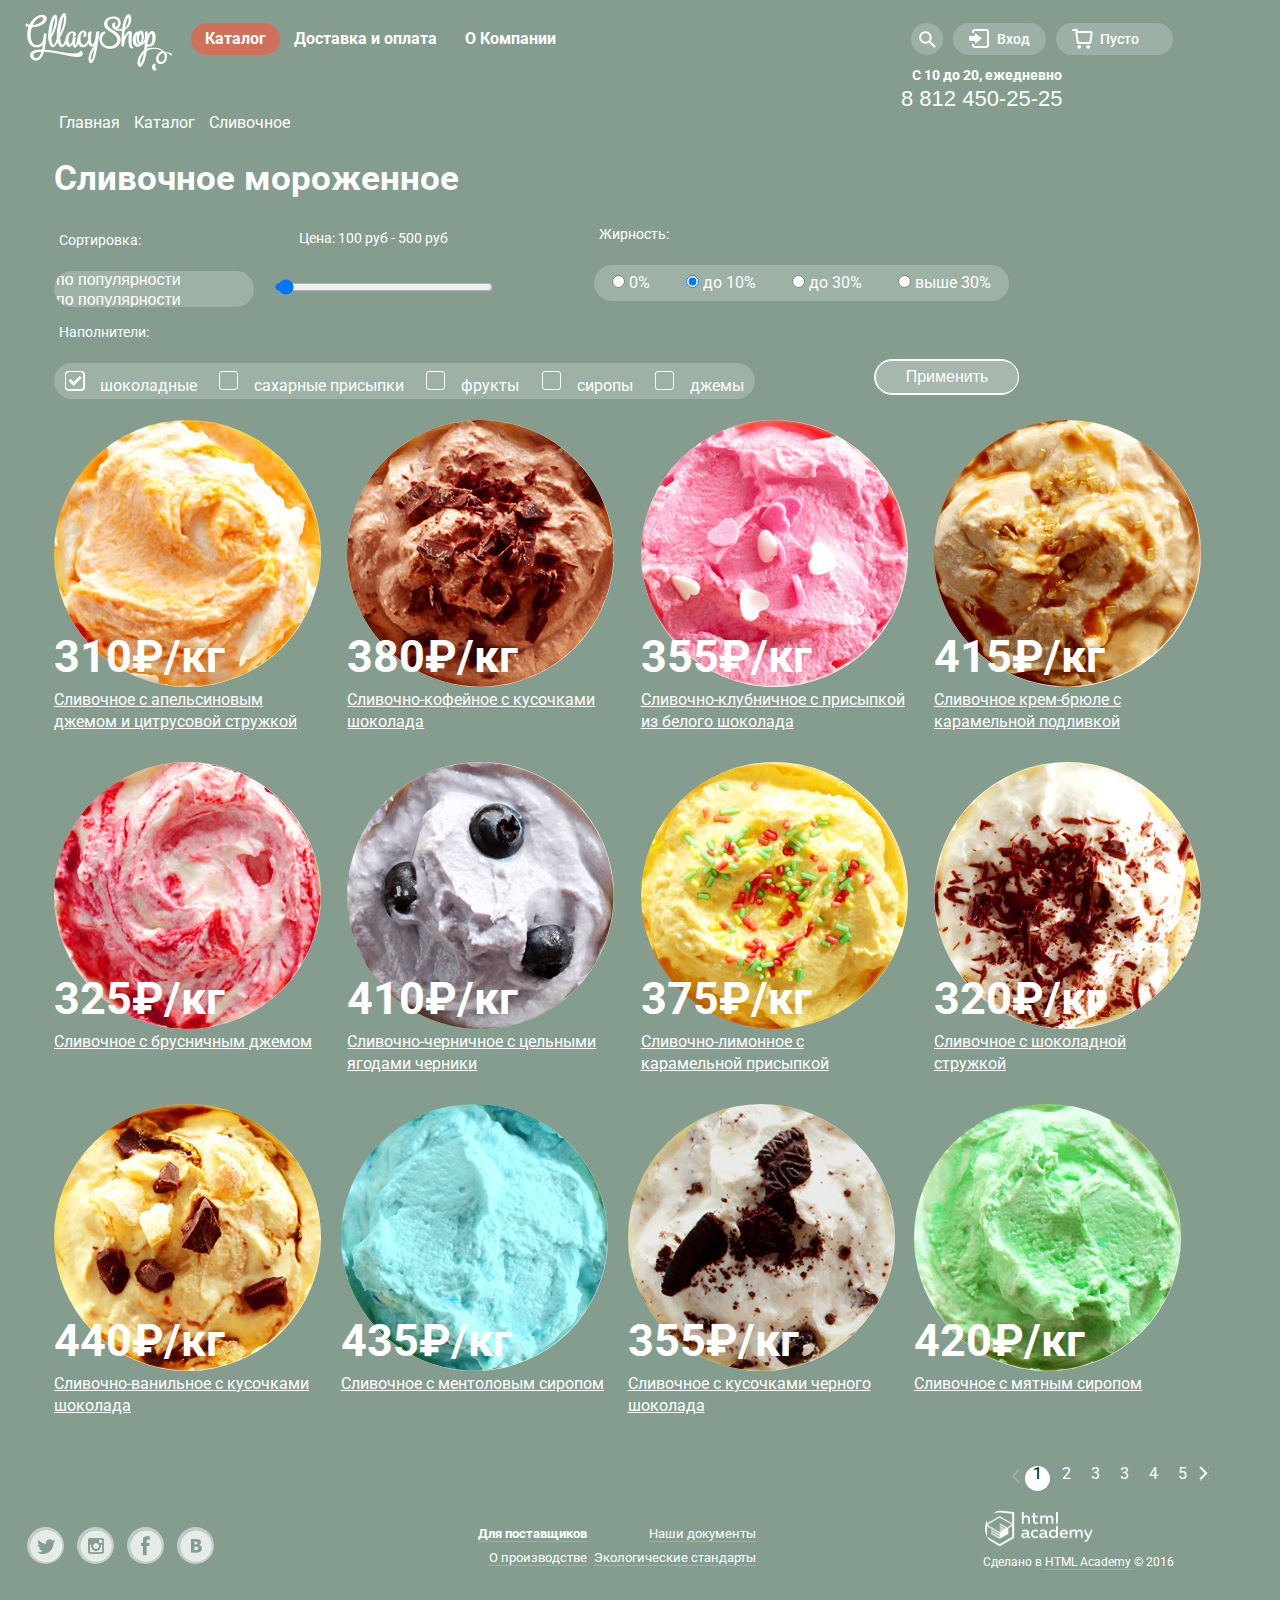
==== commit 7a25da2b: "end" ====
--- a/catalog.html
+++ b/catalog.html
@@ -7,38 +7,77 @@
     <link rel="stylesheet" href="css/style.css">
     <title>Catalog-gllacy</title>
 </head>
+
 <body class="catalog">
-         <header class="main-header">
-     <div class="container clearfix">
-          <nav class="catalog main-navigation">
-             <a href="../index.html"><img class="header-logo" src="img/Logo.png" alt="логотип магазина" height="64" width="154"></a>
-             <ul class="top-menu">
-                 <li class="catalog-top">
-                     <a href="../catalog.html">Каталог</a>
-                     <ul class="sub-menu">
-                         <li><a href="#">Новинки</a></li>
-                         <li><a href="../gllacy/img">Сливочное</a></li>
-                         <li><a href="#">Щербеты</a></li>
-                         <li><a href="#">Фруктовый лед</a></li>
-                         <li><a href="#">Меларин</a></li>
-                     </ul>
-                 </li>
-                 <li>
-                     <a href="#">Доставка и оплата</a>
-                 </li>
-                 <li>
-                     <a href="#">О Компании</a>
-                 </li>
-             </ul>
-         </nav>
-          <div class="user-block">
-                <a class="Magnifier " href="#"></a>
-                  <a class="login" href="#">Вход</a>
-                  <a  class="basket" href="#">Пусто</a>
-              <p>С 10 до 20, ежедневно<br><span>8 812 450-25-25</span></p>
-      </div>
-     </div>
-  </header> 
+       <header class="main-header">
+        <div class="container clearfix">
+          <div class="logo">
+              <a href="index.html"><img src="img/Logo.png" width="154" height="64" alt="магазин"></a>
+          </div>
+          <nav class="main-navigation">
+            <ul class="main-menu">
+              <li class="sub-menu-container">
+                <a class="main-menu-unit catalog-page" href="catalog.html">Каталог</a>
+                <ul class="sub-menu">
+                  <li><a class="novelty" href="#">Новинки</a></li>
+                  <li><a href="catalog.html" >Сливочное</a></li>
+                  <li><a href="#">Щербеты</a></li>
+                  <li><a href="#">Фруктовый лед</a></li>
+                  <li><a href="#">Мелорин</a></li>
+                </ul>
+              </li>
+              <li>
+                <a class="main-menu-unit" href="#">Доставка и оплата</a>
+              </li>
+              <li>
+                <a class="main-menu-unit" href="#">О Компании</a>
+              </li>
+            </ul>
+          </nav>
+             <div class="user-block">
+            <ul class="user-menu">
+              <li class="search-container">
+                <a class="search opened" href="#">Поиск</a>
+                <div class="search-field">
+                  <form class="input-form search-form" action="https://echo.htmlacademy.ru" method="get">
+                    <div class="input-wrapper search-input-wrapper">
+                      <input type="search" name="search" id="search" placeholder="Что ищем?">
+                      <label for="search"></label>
+                    </div>
+                  </form>
+                </div>
+              </li>
+              <li class="entrance-container">
+                <a class="login opened" href="#">Вход</a>
+                <div class="entrance">
+                  <form class="input-form login-form clearfix" action="https://echo.htmlacademy.ru" method="post">
+                    <div class="input-wrapper entrance-input-wrapper">
+                      <input type="email" name="login-email" id="login-email" placeholder="Электронная почта">
+                      <label for="login-email"></label>
+                    </div>
+                    <div class="input-wrapper entrance-input-wrapper">
+                      <input type="password" name="password" id="password" placeholder="Пароль">
+                      <label for="password"></label>
+                    </div>
+                    <input class="btn login-btn" type="submit" name="enter" value="Войти">
+                    <div class="restore-register">
+                      <a href="#">Забыли пароль?</a>
+                      <a href="#">Новая регистрация</a>
+                    </div>
+                  </form>
+                </div>
+              </li>
+              <li>
+                <a class="cart-empty" href="#">Пусто</a>
+              </li>
+            </ul>
+            <ul class="info">
+              <li class="time">С 10 до 20, ежедневно</li>
+              <li class="phone">8 812 450-25-25</li>
+            </ul>
+          </div>
+        </div>
+      </header>  
    <main class="container">
        <div class="container clearfix">
        <nav class="Breadcrumbs">
@@ -53,7 +92,7 @@
         <form action="../index.html" method="get">
             <div class="select">
                     <p>Сортировка:</p>
-                    <select name="#" size="1">
+                    <select class="option" name="#" size="3">
                       <option>по популярности</option>
                        <option>по популярности</option>
                       <option>сначала недорогие</option>
@@ -70,39 +109,54 @@
              </div>
             <div class="fat">
                         <p>Жирность:</p>
+                        <div class="radio">
                         <label>
-                            <input type="radio" name="questions" value="0%">0%
+                            <input type="radio" name="questions" value="0%">
+                            <span>0%</span>
                         </label>
                         <label>
-                            <input type="radio" name="questions" value="до 10%" checked>до 10%
+                            <input type="radio" name="questions" value="до 10%" checked>
+                            <span>до 10%</span>
                         </label>
                         <label>
-                            <input type="radio" name="questions" value="до 30%">до 30%
+                            <input type="radio" name="questions" value="до 30%">
+                            <span>до 30%</span>
                         </label>
                         <label>
-                            <input type="radio" name="questions" value="выше 30%">выше 30%
+                            <input type="radio" name="questions" value="выше 30%">
+                            <span>выше 30%</span>
                         </label>
+                        </div>
                         </div>
                     <div class="fillers">
                         <p>Наполнители:</p>
-                            <label>
-                                 <p><input type="checkbox" checked  name="choice">шоколадные</p>
+                           <div class="checkbox">
+                            <label class="fillers-checkbox">
+                                <input type="checkbox" checked  name="choice">
+                                 <span class="checkbox-indicator"></span>шоколадные
                            </label>
-                           <label>
-                                <p><input type="checkbox" name="choice">сахарные присыпки</p>
+                           <label class="fillers-checkbox">
+                               <input type="checkbox" name="choice">
+                                <span class="checkbox-indicator"></span>сахарные присыпки
                             </label>
-                            <label>
-                                <p><input type="checkbox" name="choice">фрукты</p>
+                            <label class="fillers-checkbox">
+                               <input type="checkbox" name="choice">
+                                <span class="checkbox-indicator"></span>фрукты
                             </label>
-                            <label>
-                                <p><input type="checkbox" name="choice">сиропы</p>
+                            <label class="fillers-checkbox">
+                               <input type="checkbox" name="choice">
+                                <span class="checkbox-indicator"></span>сиропы
                             </label>
-                            <label>
-                                <p><input type="checkbox" name="choice" >джемы</p>
+                            <label class="fillers-checkbox">
+                                <input type="checkbox" name="choice" >
+                               <span class="checkbox-indicator"></span>джемы
                             </label>
+                            </div>
+                            <div class="apply">
                             <label>
                             <input type="submit" value="Применить">
                             </label>
+                            </div>
                 </div>
             </form>
         </section>
@@ -111,97 +165,191 @@
                 <img src="img/ice-1.jpg" alt="мороженое с апельсиновым джемом" width="267" height="267">
                 <b>310₽/кг </b>
                  <a href="#">Сливочное с апельсиновым джемом и цитрусовой стружкой</a>
-            </div>
+                  <div class="hover-item">
+                  <img src="img/ice-1.jpg" alt="мороженое с апельсиновым джемом" width="267" height="267">
+                <b>310₽/кг </b>
+                 <a href="#">Сливочное с апельсиновым джемом и цитрусовой стружкой</a>
+                   <a class="one-item" href="../index.html">Быстрый просмотр</a>
+             </div>    
+            </div>
+<!--            -->
             <div class="assortment-item">
                 <img src="img/ice-2.jpg" alt="мороженое сливочно-кофейное " width="267" height="267">
                 <b>380₽/кг</b>
                 <a href="#">Сливочно-кофейное с кусочками шоколада</a>
-            </div>
+                <div class="hover-item">
+                  <img src="img/ice-2.jpg" alt="мороженое сливочно-кофейное " width="267" height="267">
+                <b>380₽/кг</b>
+                <a href="#">Сливочно-кофейное с кусочками шоколада</a>
+                   <a class="one-item"  href="../index.html">Быстрый просмотр</a>
+             </div>    
+            </div>
+<!--            -->
             <div class="assortment-item">
                  <img src="img/ice-3.jpg" alt="Сливочно-клубничное мороженое" width="267" height="267">
                  <b>355₽/кг</b>
                  <a href="#">Сливочно-клубничное с присыпкой из белого шоколада</a>
-            </div>
+                  <div class="hover-item">
+                 <img src="img/ice-3.jpg" alt="Сливочно-клубничное мороженое" width="267" height="267">
+                 <b>355₽/кг</b>
+                 <a href="#">Сливочно-клубничное с присыпкой из белого шоколада</a>
+                   <a class="one-item"  href="../index.html">Быстрый просмотр</a>
+             </div>    
+            </div>
+             
             <div class="assortment-item">
                 <img src="img/ice-4.jpg" alt="мороженое крем-брюле" width="267" height="267">
                 <b>415₽/кг</b>
                 <a href="#">Сливочное крем-брюле с карамельной подливкой</a>
-            </div>
+                 <div class="hover-item">
+                 <img src="img/ice-4.jpg" alt="мороженое крем-брюле" width="267" height="267">
+                <b>415₽/кг</b>
+                <a href="#">Сливочное крем-брюле с карамельной подливкой</a>
+                   <a class="one-item"  href="../index.html">Быстрый просмотр</a>
+             </div>    
+            </div>
+<!--            -->
             <div class="assortment-item">
                 <img src="img/ice-5.jpg" alt="мороженое с брусничным джемом" width="267" height="267">
                 <b>325₽/кг</b>
                 <a href="#">Сливочное с брусничным джемом</a>
-            </div>
+                 <div class="hover-item">
+                 <img src="img/ice-5.jpg" alt="мороженое с брусничным джемом" width="267" height="267">
+                <b>325₽/кг</b>
+                <a href="#">Сливочное с брусничным джемом</a>
+                   <a class="one-item"  href="../index.html">Быстрый просмотр</a>
+             </div>    
+            </div>
+<!--            -->
             <div class="assortment-item">
                 <img src="img/ice-6.jpg" alt="мороженое черничное" width="267" height="267">
                 <b>410₽/кг</b>
                 <a href="#">Сливочно-черничное с цельными ягодами черники</a>
-            </div>
+                 <div class="hover-item">
+                 <img src="img/ice-6.jpg" alt="мороженое черничное" width="267" height="267">
+                <b>410₽/кг</b>
+                <a href="#">Сливочно-черничное с цельными ягодами черники</a>
+                   <a class="one-item"  href="../index.html">Быстрый просмотр</a>
+             </div>    
+            </div>
+<!--            -->
             <div class="assortment-item">
                 <img src="img/ice-7.jpg" alt="мороженое лимонное" width="267" height="267">
                 <b>375₽/кг</b>
                 <a href="#">Сливочно-лимонное с карамельной присыпкой</a>
-            </div>
+                 <div class="hover-item">
+                 <img src="img/ice-7.jpg" alt="мороженое лимонное" width="267" height="267">
+                <b>375₽/кг</b>
+                <a href="#">Сливочно-лимонное с карамельной присыпкой</a>
+                   <a class="one-item"  href="../index.html">Быстрый просмотр</a>
+             </div>    
+            </div>
+<!--            -->
             <div class="assortment-item">
                 <img src="img/ice-8.jpg" alt="мороженое с шоколадной стружкой" width="267" height="267">
                 <b>320₽/кг</b>
                 <a href="#">Сливочное с шоколадной стружкой</a>
-            </div>
+                 <div class="hover-item">
+                 <img src="img/ice-8.jpg" alt="мороженое с шоколадной стружкой" width="267" height="267">
+                <b>320₽/кг</b>
+                <a href="#">Сливочное с шоколадной стружкой</a>
+                   <a class="one-item"  href="../index.html">Быстрый просмотр</a>
+             </div>    
+            </div>
+<!--            -->
             <div class="assortment-item">
                 <img src="img/ice-9.jpg" alt="мороженое ванильное" width="267" height="267">
                 <b>440₽/кг</b>
                 <a href="#">Сливочно-ванильное с кусочками шоколада</a>
-            </div>
+                 <div class="hover-item">
+                 <img src="img/ice-9.jpg" alt="мороженое ванильное" width="267" height="267">
+                <b>440₽/кг</b>
+                <a href="#">Сливочно-ванильное с кусочками шоколада</a>
+                   <a class="one-item"  href="../index.html">Быстрый просмотр</a>
+             </div>    
+            </div>
+<!--            -->
             <div class="assortment-item">
                 <img src="img/ice-10.jpg" alt="мороженое с ментолововым сиропом" width="267" height="267">
                 <b>435₽/кг</b>
                 <a href="#">Сливочное с ментоловым сиропом</a>
-            </div>
+                 <div class="hover-item">
+                  <img src="img/ice-10.jpg" alt="мороженое с ментолововым сиропом" width="267" height="267">
+                <b>435₽/кг</b>
+                <a href="#">Сливочное с ментоловым сиропом</a>
+                   <a class="one-item"  href="../index.html">Быстрый просмотр</a>
+             </div>    
+            </div>
+<!--            -->
             <div class="assortment-item">
                 <img src="img/ice-11.jpg" alt="мороженое с кусочками черного шоколада" width="267" height="267">
                 <b>355₽/кг</b>
                 <a href="#">Сливочное с кусочками черного шоколада</a>
-            </div>
+                 <div class="hover-item">
+                  <img src="img/ice-11.jpg" alt="мороженое с кусочками черного шоколада" width="267" height="267">
+                <b>355₽/кг</b>
+                <a href="#">Сливочное с кусочками черного шоколада</a>
+                   <a class="one-item"  href="../index.html">Быстрый просмотр</a>
+             </div>    
+            </div>
+<!--            -->
             <div class="assortment-item">
                 <img src="img/ice-12.jpg" alt="мороженое с мятным сиропом" width="267" height="267">
                 <b>420₽/кг</b>
                  <a href="#">Сливочное с мятным сиропом</a>
+                  <div class="hover-item">
+                 <img src="img/ice-12.jpg" alt="мороженое с мятным сиропом" width="267" height="267">
+                <b>420₽/кг</b>
+                 <a href="#">Сливочное с мятным сиропом</a>
+                   <a class="one-item"  href="../index.html">Быстрый просмотр</a>
+             </div>    
             </div>
          </section>
          <section class="flipping clearfix">
-             <a href="#prev">назад</a>
-             <a href="#1">1</a>
-             <a href="#2">2</a>
-             <a href="#3">3</a>
-             <a href="#3">3</a>
-             <a href="#4">4</a>
-             <a href="#5">5</a>
-             <a href="#next">вперед</a>
+             <a class="prev disabled" href="#prev"></a>
+             <a class="current"  href="#1">1</a>
+             <a class="step"  href="#2">2</a>
+             <a class="step" href="#3">3</a>
+             <a class="step" href="#3">3</a>
+             <a class="step" href="#4">4</a>
+             <a class="step" href="#5">5</a>
+             <a class="next" href="#next"></a>
          </section>
         </div>
    </main>
-   <footer class="main-footer">
-     <div class="container clearfix">
-         <section class="footer-social">
-              <a class="social-btn social-btn-tv" href="#">Твиттер</a>
-               <a class="social-btn social-btn-inst" href="#">Инстаграм</a>
-                <a class="social-btn social-btn-fb" href="#">Фейсбук</a>
-                <a class="social-btn social-btn-vk" href="#">Вконтакте</a>
-         </section>
-         <section class="footer-info">
-                     <a class="one" href="#">Для поставщиков</a>
-                     <a class="three" href="#">Наши документы</a>
-                     <a class="two" href="#">О призводстве</a>
-                     <a class="four" href="#">Экологические стандарты</a>
-         </section>
-         <section class="footer-copyright">
-<img src="img/logofooter.png" alt="" width="108" height="38">
-             <p>Сделано в <a href="#">HTML Academy</a> © 2017</p>
-         </section>
-     </div>
- </footer> 
+  <footer class="main-footer">
+        <div class="container clearfix">
+          <div class="footer-social">
+            <a class="social-btn social-btn-tv" href="#">Твиттер</a>
+            <a class="social-btn social-btn-inst" href="#">Инстаграм</a>
+            <a class="social-btn social-btn-fb" href="#">Фейсбук</a>
+            <a class="social-btn social-btn-vk" href="#">Вконтакте</a>
+          </div>
+          <div class="footer-information">
+            <ul class="info info-left">
+              <li><a href="#">Для поставщиков</a></li>
+              <li><a href="#">О производстве</a></li>
+            </ul>
+            <ul class="info info-right">
+              <li><a href="#">Наши документы</a><li>
+              <li><a href="#">Экологические стандарты</a><li>
+            </ul>
+          </div>
+          <div class="footer-copyright">
+            <a class="footer-logo" href="#">
+              <img src="img/logofooter.png" width="108" height="38" alt="htmlacademy">
+            </a>
+            <p>Сделано в <a class="company-name" href="#">HTML Academy</a> © 2016</p>
+          </div>
+        </div>
+      </footer>
 </body>
 </html>
+                
+            
+               
+            
+
                    
                     
                     
--- a/css/style.css
+++ b/css/style.css
@@ -14,13 +14,12 @@
 /* распорка   */
 .clearfix::after {
   content: "";
-
   display: table;
   clear: both;
 }
 .container {
   width: 1147px;
-  padding: 0 10px;
+  padding: 0 27px;
     margin: 0 auto;
 }
 .site-wrapper {
@@ -136,207 +135,464 @@
   background-color: #ffffff;
 }
 /*header*/
-.main-header{
-     color: #ffffff;
-}
-.main-navigation{
+.main-header {
+    padding-top: 23px;
+    color: #ffffff;
+}
+.logo {
+    width: 154px;
+    margin-right: 10px;
+    float: left
+}
+.logo img {
+    width: 154px;
+    height: 64px;
+    margin-left: -6px;
+    margin-top: -14px
+}
+.main-navigation {
+    width: 382px;
+    float: left;
+}
+.main-menu {
+    margin: 0;
+    padding: 0;
+    font-size: 0;
+    list-style: none;
+}
+.catalog-page{
+  background: #d07058; 
+}
+.main-menu-unit, .main-menu > li {
     display: inline-block;
-     position: relative;
+    font-size: 16px;
+    vertical-align: top;
+}
+.main-menu > li {
+    position: relative;
+}
+.main-menu li:after {
+    content: "";
+    position: absolute;
+    top: 32px;
+    left: 0;
+    width: 100%;
+    height: 5px;
+}
+.main-menu-unit {
+    padding: 7px 14px;
+    font-weight: 700;
+    line-height: 18px;
+    color: #fff;
+    border-radius: 16px;
+    text-decoration: none;
+}
+.main-menu-unit:hover:not(.current) {
+    color: #333333;
+    background-color: #f7f6f3;
+}
+.main-menu-unit:active:not(.current) {
+    color: #333333;
+    background-color: #ededed;
+    box-shadow: inset 0 2px 1px 0 #696969,
+}
+.main-menu .current {
+    color: #fff;
+    background-color: #d07058;
+}
+.sub-menu a, .sub-menu-container:hover .sub-menu {
+    display: block;
+}
+.sub-menu {
+    position: absolute;
+    left: -7px;
+    z-index: 40;
+    display: none;
+    min-width: 143px;
+    margin: 5px 0 0;
+    padding: 5px 0;
+    background-color: #f8f7f4;
+    border-radius: 5px;
+    list-style: none;
+    box-shadow: 0 20px 20px 0 rgba(0, 0, 0, .4);
+}
+.sub-menu li {
+    margin-bottom: 3px;
+}
+.sub-menu a {
+    margin-left: 6px;
+    margin-right: 9px;
+    padding-left: 15px;
+    padding-top: 6px;
+    padding-bottom: 6px;
+    font-size: 14px;
+    line-height: 16px;
+    color: #323232;
+    text-decoration: none;
+}
+.sub-menu li:hover:not(.current) {
+    background-color: #fbded7;
+}
+.sub-menu li:active:not(.current) {
+    background-color: #f6b5a5;
+}
+.sub-menu .current {
+    background-color: #d07058;
+    color: #ffffffff;
+}
+.sub-menu .novelty {
+    padding-top: 6px;
+    padding-bottom: 11px;
+    font-weight: 700;
+    border-bottom: 1px solid rgba(53, 53, 53, .2);
+}
+/* user-block   */
+.user-block {
+    float: right;
+    width: 273px
+}
+
+.user-menu {
+    margin: 0 0 18px;
+    padding: 0;
+    font-size: 0;
+    list-style: none
+}
+
+.user-menu li:after {
+    content: "";
+    position: absolute;
+    top: 32px;
+    left: 0;
+    width: 100%;
+    height: 4px
+}
+
+.user-menu > li {
+    position: relative;
+    display: inline-block;
+    margin-left: 10px;
+    font-size: 14px;
+    vertical-align: top
+}
+
+.user-menu a {
+    display: block;
+    font-size: 14px;
+    font-weight: 500;
+    line-height: 16px;
+    color: #fff;
+    text-decoration: none
+}
+
+.user-menu .search {
+    width: 32px;
+    height: 32px;
+    font-size: 0;
+    background: rgba(255, 255, 255, .2) url(../img/Magnifier.png) no-repeat;
+    background-position: center;
+    border-radius: 50%
+}
+
+.user-menu .search:hover {
+    background: #f8f7f4 url(../img/hover-m.png) no-repeat center
+}
+
+.user-menu .login {
+    padding: 8px 16px 8px 44px;
+    background: rgba(255, 255, 255, .2) url(../img/login.png) no-repeat 16px 6px;
+    border-radius: 16px
+}
+
+.user-menu .login:hover {
+    color: #323232;
+    background: #f8f7f4 url(../img/hover-e.png) no-repeat 16px 6px
+}
+
+.user-menu .cart-empty {
+    padding: 8px 34px 8px 44px;
+    background: rgba(255, 255, 255, .2) url(../img/Basket.png) no-repeat 16px 6px;
+    border-radius: 16px
+}
+
+.user-menu .cart-empty:hover {
+    color: #ffffff;
+    background: #a1b4a9 url(../img/hover-out.png) no-repeat 16px 6px
+}
+
+.user-menu .cart-full {
+    padding: 8px 16px 8px 44px;
+    color: #323232;
+    background: #f7f6f3 url(../img/hover-out.png) no-repeat 16px 6px;
+    border-radius: 16px
+}
+
+.cart-full-container:hover .cart-container, .entrance-container:hover .entrance,
+.item:hover .action, .search-container:hover .search-field {
+    display: block
+}
+
+.user-menu .search-field {
+    position: absolute;
+    left: -308px;
+    z-index: 40;
+    display: none;
+    width: 342px;
+    margin-top: 4px;
+    background-color: #f8f7f4;
+    border-radius: 6px;
+    box-shadow: 0 20px 20px 0 rgba(0, 0, 0, .4)
+}
+
+.search-form input[type=search] {
+    width: 280px;
+    min-height: 24px;
+    margin: 20px 15px;
+    padding: 9px 15px;
+    font-size: 14px;
+    line-height: 24px;
+    font-family: "Roboto", Arial, sans-serif;
+    color: #323232;
+    background-color: #fff;
+    border: 1px solid #d3d3d2;
+    border-radius: 5px;
+    box-sizing: content-box;
+    outline: none
+}
+
+.search-form input:-ms-input-placeholder {
+    color: #999
+}
+
+.user-menu .entrance {
+    position: absolute;
+    left: -182px;
+    z-index: 40;
+    display: none;
+    width: 277px;
+    margin-top: 4px;
+    background-color: #f8f7f4;
+    border-radius: 6px;
+    box-shadow: 0 20px 20px 0 rgba(0, 0, 0, .4)
+}
+
+.entrance .login-form {
+    margin: 20px 17px 20px 19px
+}
+
+.login-form input[type=email], .login-form input[type=password] {
+    width: 211px;
+    min-height: 24px;
+    margin: 0 0 20px;
+    padding: 9px 14px;
+    font-size: 14px;
+    line-height: 24px;
+    font-family: "Roboto", Arial, sans-serif;
+    color: #323232;
+    background-color: #fff;
+    border: 1px solid #d3d3d2;
+    border-radius: 5px;
+    outline: none
+}
+
+.login-form input:-ms-input-placeholder {
+    color: #999
+}
+
+.login-form .login-btn {
     float: left;
-    width: 560px;
-}
-.header-logo{
-    float: left;
-    width: 154px;
-    height: 68px;
-    margin-top: 9px;
-}  
-.main-navigation ul{
-    float: left;
+    width: 100px;
+    padding: 10px 25px;
+    border-radius: 20px
+}
+
+.login-form .restore-register {
+    float: right;
+    max-width: 124px;
+    margin-right: 2px
+}
+
+.restore-register a {
+    display: block;
+    font-size: 13px;
+    line-height: 24px;
+    color: #323232;
+    text-decoration: underline
+}
+
+.restore-register a:last-child {
+    margin-top: -3px
+}
+
+.restore-register a:active, .restore-register a:hover {
+    color: #e84d37
+}
+
+.user-menu .cart-container {
+    position: absolute;
+    left: -422px;
+    z-index: 40;
+    display: none;
+    margin-top: 4px;
+    background-color: #f8f7f4;
+    border-radius: 6px;
+    box-shadow: 0 20px 20px 0 rgba(0, 0, 0, .4)
+}
+
+.cart-table {
+    margin: 20px 15px 13px;
+    font-size: 13px;
+    line-height: 16px;
+    color: #323232;
+    border-collapse: collapse
+}
+
+.cart-table caption {
+    margin-right: -2px;
+    margin-top: 3px;
+    padding-top: 15px;
+    font-size: 15px;
+    line-height: 18px;
+    font-weight: 700;
+    border-top: 1px solid #cacac7;
+    caption-side: bottom;
+    text-align: right
+}
+
+.cart-table td {
+    padding: 0 0 16px;
+    white-space: pre-line
+}
+
+.cart-table .item-per-kg {
+    color: #999
+}
+
+.cart-table img {
+    border-radius: 50%
+}
+
+.cart-table .column-1 {
+    width: 28px
+}
+
+.cart-table .column-2 {
+    width: 45px
+}
+
+.cart-table .column-3 {
+    width: 227px;
+    padding-right: 20px
+}
+
+.cart-table .column-4 {
+    width: 123px
+}
+
+.cart-table .column-5 {
+    width: 67px
+}
+
+.cart-container a {
+    font-size: 18px;
+    line-height: 24px;
+    font-weight: 700
+}
+
+.cart-item-delete {
+    position: relative;
+    width: 11px;
+    height: 11px;
+    margin-bottom: 8px;
+    margin-left: 1px;
+    font-size: 0;
+    background-color: transparent;
+    border: 0;
+    outline: 0;
+    cursor: pointer
+}
+
+.cart-item-delete::after, .cart-item-delete::before {
+    content: "";
+    position: absolute;
+    top: 5px;
+    left: -1px;
+    width: 14px;
+    height: 1px;
+    background-color: #353535
+}
+
+.cart-item-delete::before {
+    -webkit-transform: rotate(45deg);
+    -ms-transform: rotate(45deg);
+    transform: rotate(45deg)
+}
+
+.cart-item-delete::after {
+    -webkit-transform: rotate(-45deg);
+    -ms-transform: rotate(-45deg);
+    transform: rotate(-45deg)
+}
+
+.cart-btn {
+    float: right;
+    max-width: 170px;
+    margin-right: 15px;
+    margin-bottom: 22px;
+    padding: 10px 14px;
+    border-radius: 20px
+}
+
+.info {
     margin: 0;
     padding: 0;
     list-style: none;
-    font-size: 0;
-}
-.main-navigation li{
-    display: inline-block;
-    font-size: 16px;
-    line-height: 18px;
-    vertical-align: top;
-}
-.main-navigation a{
-    display: inline-block;
-    padding: 10px;
-    color: #ffffff;
-    text-decoration: none;
-    margin-top: 18px;
-    margin-left: 15px;
-}
-.top-menu a:hover{
-    background: #ffffff;
-    color:#333333;
-    border-radius: 25px;
-}
-.top-menu > li {
-  display: inline-block;
-  color: #333333;
-  position: relative;
-}
-.sub-menu {
-display: inline-block;
-  position: fixed;
-       color: #333333;
-     background: #ffffff; 
-    border-radius: 5px;
-   
-    
-  
-}
-.sub-menu a{
-   color: #333333;
- background: #ffffff; 
-    
-}
-.main-navigation .sub-menu {
-  display: none;
-     margin-left: 50px;
-}
-.top-menu:hover .sub-menu{
-  display: block;
-    color:red;
-}
-.top-menu li li a:hover{
-    color: red;
-}
-.top-menu li li{
-    padding: 0;
-    margin:- 10px;
-}
-.user-block{
-    float:right;
-    margin: 0;
-    padding: 0;
-    vertical-align: top;
-    max-width: 267px;
-}
- .user-block p{
-     display:inline-block;
-     margin-left: 95px;
-     font-size: 14px;
-     line-height: 16px;
-    width: 160px;
-     margin-top: 13px;
-}   
-/*лупа*/
-.Magnifier{
-   position: relative;
-  display: inline-block;
-    background: url(../img/mfon.png) no-repeat;
-  padding: 17px;
-  padding-left: 18px;
-  font-size: 16px;
-  line-height: 20px;
-  vertical-align: top;
-  color: #ffffff;
-  text-decoration: none;
- margin-top: 23px;
-}
-.Magnifier::before{
-    content: "";
-  position: absolute;
-  top: 10px;
-  left: 11px;
-  width: 10px;
-  height: 10px;
- background: transparent url("../img/sprite.png") no-repeat;
-   width: 17px;
-    height: 17px;
-    background-position: -10px -50px; 
-}
-.Magnifier:hover{
-   background-color:#ffffff;
-      color:#000000;
-    border-radius: 25px; 
-}
-.Magnifier:hover:before{
-   color: #000000;
-    background-color: #000000;  
-}
-/*кнопка вход*/
-.login {
-  position: relative;
-  display: inline-block;
-    background: url(../img/loginfon.png) no-repeat;
-    padding: 8px 20px;
-  margin-top: 23px;
-  padding-left: 40px;
-  font-size: 16px;
-  line-height: 20px;
-  vertical-align: top;
-  color: #ffffff;
-  text-decoration: none;
-}
-  .login:hover {
-  background-color:#ffffff;
-      color:#000000;
-     border-radius: 25px; 
-}    
-.login::before{
-  content: "";
-  position: absolute;
-  top: 8px;
-  left: 12px;
-  width: 22px;
-  height: 20px;
-  background: transparent url("../img/sprite.png") no-repeat;
-    width: 21px;
-    height: 19px;
-    background-position: -10px -224px;
-}
-.login:hover:before{
-  background-color:#000000;
-      color:#000000;  
-}
-/*верх кнопка корзина*/
-.basket{
-   position: relative;
-  display: inline-block;
-    background:url(../img/basketfon.png) no-repeat;
-  padding: 6px 25px;
-  padding-left: 50px;
-  font-size: 16px;
-  line-height: 20px;
-  vertical-align: top;
-  color: #ffffff;
-  text-decoration: none;
-    margin-top: 23px;
-}
-.basket::before{
- content: "";
-  position: absolute;
-  top: 7px;
-  left: 20px;
-  width: 21px;
-  height: 20px;
- background: transparent url("../img/sprite.png") no-repeat;
-  width: 21px;
-    height: 20px;
-    background-position: -10px -10px;   
-}
-.basket:hover:before{
-background-color:#000000;
-}
-.basket:hover{
-    background-color:#ffffff;
-      color:#000000;
-    border-radius: 25px; 
-}    
-span{
+    text-align: right
+}
+
+.time {
+    padding-bottom: 4px;
+    font-size: 14px;
+    line-height: 16px;
+    font-weight: 700
+}
+
+.phone {
     font-size: 22px;
     line-height: 24px;
-    color: #ffffff;
+    font-family: "Roboto Black", arial, sans-serif
 }
 /*main   */
+.btn {
+    display: inline-block;
+    padding-top: 11px;
+    padding-bottom: 11px;
+    font-size: 18px;
+    line-height: 24px;
+    font-weight: 700;
+    color: #fff;
+    background: #f26843;
+    background: -webkit-linear-gradient(top, #f26843 0%, #e74a35 100%);
+    background: linear-gradient(to bottom, #f26843 0%, #e74a35 100%);
+    border: none;
+    border-radius: 25px;
+    vertical-align: top;
+    text-decoration: none;
+    outline: none;
+    box-shadow: 0 2px 2px rgba(172, 16, 0, .64);
+    cursor: pointer
+}
+.btn:hover {
+    background: -webkit-linear-gradient(top, #f58669 0%, #ec6f5e 100%);
+    background: linear-gradient(to bottom, #f58669 0%, #ec6f5e 100%);
+    box-shadow: 0 2px 2px #ac1000
+}
+.btn:active {
+    background: -webkit-linear-gradient(top, #d74632 0%, #e1613e 100%);
+    background: linear-gradient(to bottom, #d74632 0%, #e1613e 100%);
+    box-shadow: inset 0 2px 2px #942718
+}
+
 /*плакаты*/
 .banner{
     margin: 0;
@@ -360,7 +616,7 @@
     border: none;
 }
 .left button{
- background:#e33030;
+ background: #f26843;
     width: 163px;
     height: 46px;
     margin-left: 375px;
@@ -372,7 +628,7 @@
     border: none;
 }
 .left button:hover{
-    background-color:rgba(235, 103, 103, 0.96); 
+    
 }
 .banner p{
     display: inline-block;
@@ -393,8 +649,8 @@
      border-radius: 15px;
     border: none;
 }
-.right button{
- background:#e33030;
+.right button {
+ background: #f26843;
     width: 195px;
     height: 50px;
     margin-left: 348px;
@@ -404,9 +660,12 @@
     line-height: 24px;
     border-radius: 35px;
     border: none;
+    cursor: pointer;
 }
 .right button:hover{
-    background-color:rgba(235, 103, 103, 0.96); 
+    background: -webkit-linear-gradient(top, #f58669 0%, #ec6f5e 100%);
+    background: linear-gradient(to bottom, #f58669 0%, #ec6f5e 100%);
+    box-shadow: 0 2px 2px #ac1000; 
 }
 /*хиты*/
 .hit4{
@@ -596,7 +855,7 @@
     margin-top: 30px;
 }
 .blog-right button{
-    background:#e33030;
+    background: #f26843;
     width: 131px;
     height: 47px;
     margin-left: 10px;
@@ -607,7 +866,9 @@
     border: none;
 }   
 .blog-right button:hover{
- background-color:rgba(235, 103, 103, 0.96);    
+  background: -webkit-linear-gradient(top, #f58669 0%, #ec6f5e 100%);
+    background: linear-gradient(to bottom, #f58669 0%, #ec6f5e 100%);
+    box-shadow: 0 2px 2px #ac1000;   
 }   
 .blog-right input{
     width: 368px;
@@ -617,7 +878,7 @@
 .blog-right p{
     color:#666666;
     width: 510px;
-}   
+}
 /*карта*/
 .maps{
    background: url(../img/maps.png);
@@ -646,7 +907,7 @@
     line-height: 24px;
 }  
 .maps button{
-    background:#e33030;
+   background: #f26843; 
   width:255px;
     height: 46px;
     margin-left: 25px;
@@ -658,281 +919,191 @@
    border: none;
 } 
 .maps button:hover{
- background-color:rgba(235, 103, 103, 0.96);   
-}
+  background: -webkit-linear-gradient(top, #f58669 0%, #ec6f5e 100%);
+    background: linear-gradient(to bottom, #f58669 0%, #ec6f5e 100%);
+    box-shadow: 0 2px 2px #ac1000 ;
+}
+
 /*footer*/
-.main-footer{
-height: 102px;
-}
-.social-btn {
-  display: inline-block;
-vertical-align: top;
-  width: 38px;
-  height: 38px;
-    font-size: 0;
-    background-color: 000000;
-    position: relative;
-      margin: 0 2px;
-   
-}
-.social-btn::before{
-    content: "";
-    position: absolute;
-    top: 50%;
-    left: 50%;
-    transform: translate(-50%, -50%);
-    background-image: url(../img/sprite.png);
-    background-repeat: no-repeat;
-  margin-top: 30px;   
-} 
-.social-btn-tv::before{
- width: 32px;
-    height: 32px;
-    background-position: -10px -263px;  
-}
-.social-btn-inst::before{
-  width: 32px;
-    height: 32px;
-    background-position: -10px -172px; 
-}
-.social-btn-fb::before{
- width: 32px;
-    height: 32px;
-    background-position: -10px -87px;  
-}       
-.social-btn-vk::before{
- width: 32px;
-    height: 32px;
-    background-position: -10px -315px;   
-} 
-.footer-info{
-    float: left;
-    width: 326px;
-    margin-left:400px;
-    margin-top: -10px;
-}
-.footer-info a{
+.main-footer {
+    color: #ffffff;
+}
+.main-footer a {
     color: #ffffff;
     text-decoration: none;
+}
+.main-footer a:active:not(.social-btn), .main-footer a:hover:not(.social-btn) {
+    color: #ffbc9e;
+    border-color: #ffbc9e
+}
+.catalog-footer {
+    margin-top: 30px;
+}
+.main-footer .container {
+    padding-top: 36px;
+    padding-bottom: 29px;
+}
+.catalog-footer .container {
+    box-shadow: 0 -28px 0 -27px rgba(254, 254, 254, .3)
+}
+.footer-social {
+    float: left;
+    width: 200px;
+    margin-right: 200px;
+}
+.social-btn {
+    display: inline-block;
+    width: 31px;
+    height: 31px;
+    margin-right: 9px;
+    font-size: 0;
+    border: 3px solid rgba(255, 255, 255, .5);
+    border-radius: 50%;
+    vertical-align: top;
+}
+.social-btn:hover {
+    border-color: rgba(255, 255, 255, .71);
+    box-shadow: 0 0 0 1px rgba(255, 255, 255, .71)
+}
+.social-btn-tv:hover {
+    background: url(../img/tv.png) no-repeat;
+    
+}
+.social-btn-inst:hover {
+    background: url(../img/inst.png) no-repeat;
+}
+.social-btn-fb:hover {
+    background: url(../img/fb.png) no-repeat;
+}
+.social-btn-vk:hover {
+    background: url(../img/vk.png) no-repeat;
+}
+.social-btn:active {
+    box-shadow: inset 0 2px 1px 0 #888;
+    border-color: rgba(255, 255, 255, .7)
+}
+.social-btn-tv, .social-btn-tv:active {
+    background: url(../img/tv.png) no-repeat;
+}
+.social-btn-inst, .social-btn-inst:active {
+    background: url(../img/inst.png) no-repeat;
+}
+.social-btn-fb, .social-btn-fb:active {
+    background: url(../img/fb.png) no-repeat;
+}
+.social-btn-vk, .social-btn-vk:active {
+    background: url(../img/vk.png) no-repeat;
+}
+.footer-information {
+    float: left;
+    width: 350px
+}
+.footer-information a {
+    border-bottom: 1px solid rgba(255, 255, 255, .2);
     font-size: 13px;
-    line-height: 18px;
-    
-}   
-.one{
-   position: relative;
-  display: inline-block;
-padding: 8px 20px;
-  padding-left: 30px;
-    
- 
-}   
-.one::before{
-    content: "";
-  position: absolute;
-  top:12px;
-  left: 12px;
-  width: 22px;
-  height: 20px;
-  background: url(../img/heart.png) no-repeat;
-}     
-.two{
-  float: left;
-    margin-left: 30px
-}  
-.three{
- 
-
-}
-.four{
-   float: right;  
-}    
-.footer-copyright{
+    line-height: 18px
+}
+.info {
+    display: inline-block;
+    margin: -6px 0 0;
+    padding: 0;
+    vertical-align: top;
+    list-style: none
+}
+.info-left {
+    width: 138px;
+    padding-left: 22px;
+    background: url(../img/heart.svg) no-repeat;
+    background-position: 1px 6px
+}
+.info-left li:first-child {
+    font-weight: 700
+}
+.info-right {
+    width: 165px
+}
+.footer-copyright {
     float: right;
-    width: 192px;
-    margin-top: -20px;
-} 
-.footer-copyright a{
-   color: #ffffff;
-    text-decoration: none;
+    max-width: 267px
+}
+.footer-logo img {
+    width: 108px;
+    height: 37px;
+    margin-top: -17px;
+    margin-left: 2px
+}
+.footer-copyright p {
+    margin: -1px 0 0;
     font-size: 12px;
-    line-height: 18px;  
-}   
-.footer-copyright p{
-   color: #ffffff;
-    text-decoration: none;
-    font-size: 12px;
-    line-height: 18px;  
-    margin-top: -10px;
-}  
+    line-height: 18px
+}
+.footer-copyright .company-name {
+    border-bottom: 1px solid rgba(255, 255, 255, .2)
+}
 /*Модальные окна*/
-.modal-content{
-    display:none;
-    position: absolute;
-    top: 120%;
-    left: 32%;
-    width: 277px;
-    height: 214px;
-    border-radius: 10px;
-    padding: 50px 80px;
-    color: #000000;
-    background: #f8f3f0 ;
-  box-shadow: 0 30px 50px rgba(0, 0, 0, 0.7);
-    margin-top: -1090px;
-}
-.modal-content-show{
-    display:block ;
-}
-.modal-content-close{
-     display:block;
-    width: 10px;
-    height: 10px;
-    margin-top: -30px;
-    margin-left: 290px;
-    background: red;
-    cursor: pointer;
-}
-.modal-content .login-form{
-
-}
-.login-form input[type="email"],
-.login-form input[type="password"] {
-    font-size: 14px;
-    line-height: 24px;
-    font-family: "PT Sans Narrow", "Arial", sans-serif;
-    color: #000000;
-    width: 241px;
-    padding: 10px 15px;
-    margin-bottom: 20px;
-    margin-left: -40px;
-    border: 1px solid #cccccc;
-    background-color: #ffffff;
-}
-.login-form input:hover{
-    border-color: red;
-}
-.login-form .restore{
-   display: flex;
-    justify-content: flex-end;
-    
-}
- .login-form .new reg {
-display: flex;
-     justify-content: flex-start;
-}
-.btn{
-   position: relative;
-    width: 100px;
-    height: 44px;
-    border-radius: 35px;
-    border:o;
-    margin-top: 20px;
-    margin-left: 10px;
-}
-.modal-search{
-    display:none;
-    position: absolute;
-    top: 120%;
-    left: 32%;
-    width: 277px;
-    height:24px;
-    border-radius: 10px;
-    padding: 20px 15px;
-    color: #000000;
-    background: #f8f3f0 ;
-  box-shadow: 0 30px 50px rgba(0, 0, 0, 0.7);
-    margin-top: -1090px;
-}  
-.modal-search-show{
-    display: block;
-}
-.modal-search-close{
-     display:block;
-    width: 10px;
-    height: 10px;
-    margin-top: -30px;
-    margin-left: 290px;
-    background: red;
-    cursor: pointer;
-}
 .user-contact{
     display:none;
     position: absolute;
-    top: 120%;
-    left: 32%;
-    width: 377px;
-    height: 314px;
-   margin-top: -820px;
-}    
+    top: 180%;
+    left: 20%;
+    width: 477px;
+    height: 442px;
+    background: #f8f7f4;
+    border-radius: 25px;
+}
+.user-contact p{
+    color:#000000;
+    font-size: 24px;
+    line-height: 28px;
+    margin-left: 25px;
+    margin-top: -5px;
+}
+.name{
+  width: 267px;
+    height: 44px; 
+    margin-left: 25px;
+    margin-bottom: 20px;
+    border-radius: 5px;
+    border: 1px solid #cccccc;
+}
+.user-post{
+    width: 267px;
+    height: 44px;
+    margin-top: 0px;
+    margin-right: 50px;
+    margin-left: 25px;
+     border-radius: 5px;
+    border: 1px solid #cccccc;
+}
+.comment{
+    width: 427px;
+    height: 156px;
+    margin-left: 26px;
+    margin-top: 20px;
+}
 .user-contact-show{
     display: block;
-}   
-.contact-form input[type="text"]{
-    font-size: 14px;
-    line-height: 24px;
-    font-family: "PT Sans Narrow", "Arial", sans-serif;
-    color: #000000;
-    width: 241px;
-    padding: 10px 15px;
-    margin-bottom: 30px;
-    border: 1px solid #cccccc;
-    background-color: #ffffff;
-}
-.user-contact p{
-    color: #333333;
-    font-size: 24px;
-    line-height: 28px;
-}   
+}
 .contact-form-btn{
-  width: 138px;
-    height: 44px;
-    color:#ffffff;
-    font-size: 18px;
-    line-height: 24px;
+    width: 138px;
+    height: 48px;
+    margin-left: 290px;
     border-radius: 25px;
     border: 0;
-    background-color: red;
-    margin-left: 280px;
-    margin-top: 60px;
-}
-.user-contact-close {
-  position: absolute;
-  top: 0;
-  right: -34px;
-  width: 18px;
-  height: 18px;
-  font-size: 0;
-  background-color: transparent;
-  border: 0;
-  cursor: pointer;
-}
-.user-contact-close::before,
-.user-contact-close::after {
-  content: "";
-  position: absolute;
-  top: 10px;
-  left: 2px;
-  width: 19px;
-  height: 3px;
-  background-color: #333333;
-  border-radius: 1px;
-}
-.user-contact-close::before {
-  transform: rotate(45deg);
-}
-.user-contact-close::after {
-  transform: rotate(-45deg);
-}
+    color: #ffffff;
+    font-size: 18px;
+    background:#ea543a; 
+    
+}
+.user-contact-close{
+    width: 25px;
+    height: 25px;
+    margin-left: 430px;
+    background: red;
+} 
+/**/
 /*END*/
 /* CATALOG_HTML   */
-.catalog .main-navigation {
-    width: 5344px;
-    display: flex;
-    align-items: center;
-    
-}
-.catalog .user-block{
-   margin-top: -90px; 
-}   
 .Breadcrumbs ul{
     margin: 0;
     padding: 0;
@@ -952,53 +1123,128 @@
 }
 .filter{
     width: 865px;
-    
+    margin: 0;
+    padding: 0;
     margin-bottom: 25px;
 }
 .filter p{
   font-size: 14px;  
-}
-.select{
+    color: #ffffff;
+    padding: 5px;
+    vertical-align: middle;
+}
+.select .option{
     width: 200px;
     float: left;
-}
-select{
-    width: 192px;
     height: 36px;
-}
-.range{
-    width: 300px;
-    display: inline-block;
-    margin-left: 40px;
-}
-.fat{
-    width: 300px;
-    display: inline-block;
-    margin-right: 0;
+    background-color:#9db1a5;
+    color:#ffffff;
+    border-radius: 25px;
+    border: 0;
+}
+.select .option:hover{
+    color:#000000;
+    background-color: #ffffff;
+}    
+.range p{
+    width:165px;
+    margin-left: 240px;
+   margin-top: -50px;
+}
+.range:hover{
+    cursor: pointer;
+}
+.range input[type="range"]{
+  cursor: pointer;
+    width: 219px; 
+    margin-left: 20px;
+    height: 36px;
+    background-color:#9db1a5;
+    color:#ffffff;
+    border-radius: 25px;
+    border: 0;
+} 
+.range input[type="range"]:hover{
+   
+}
+.fat p{
+    width: 74px;
+    margin-left: 540px;
+     margin-top: -95px;
+}   
+.fat .radio {
+    display: flex;
+   justify-content:space-around; 
+    align-items: center;
+ width:415px;
+ height: 36px;
+ margin-left: 540px;
+background-color:#9db1a5;
+ color:#ffffff;
+border-radius: 25px;
+ border: 0;  
 }
 .fat input[type="radio"]{
-    margin-right: 5px;
+   
 }   
-.fillers{
+.fillers .checkbox{
   display: flex;
-   justify-content: space-between; 
-    text-align:center;
-    width: 865px;
-    
-    margin-top: 20px;
+   justify-content:space-around;
+    align-items:center;
+    width: 701px;
+    height: 36px;
+    background-color:#9db1a5;
+ color:#ffffff;
+border-radius: 25px;
+ border: 0;  
 }  
-   
 .fillers input[type="submit" ]{
     width: 144px;
-    height: 36px;
+    height: 34px;
     border-radius: 25px;
-    border:2px solid #ffffff;
+    border:1px solid #ffffff;
    background: #a6b7ae;
     color:#ffffff;
-    float: right
+   
 }   
-.fillers input[type="checkbox"]{
-  
+
+.apply{
+   width: 143px;
+    height: 34px;
+     border-radius: 25px;
+    border:1px solid #ffffff;
+   background: #a6b7ae;
+    color:#ffffff; 
+    margin-left: 820px;
+    margin-top: -40px;
+}  
+.fillers-checkbox input[type="checkbox"]{
+    display:none;
+}
+ .fillers-checkbox {
+  position: relative;
+  padding-left: 35px;
+  margin-top: 10px;
+  cursor: pointer;
+}   
+.fillers-checkbox  input[type="checkbox"] + .checkbox-indicator {
+ position: absolute;
+  top:-3px;;
+  left:0;
+  width: 17px;
+  height: 17px;
+  border: 1px solid #ffffff;
+    border-radius: 3px;
+}
+.fillers-checkbox input[type="checkbox"]:checked + .checkbox-indicator::before,
+.fillers-checkbox input[type="checkbox"]:checked + .checkbox-indicator::after {
+  content: "";
+  position: absolute;
+  top: -1px;
+  left:-1px;
+  width: 20px;
+  height: 20px;
+background:url(../img/checkbox-on..png) no-repeat;
 }
 .assortment{
     width: 1147px;
@@ -1006,7 +1252,6 @@
     justify-content: space-between;
     flex-direction:row;
     flex-wrap: wrap;
-    
 }
 .assortment-item{
     width: 267px;
@@ -1020,16 +1265,39 @@
     display: inline-block;
     position: relative;
 }
-.assortment-item:hover::after{
-    content: "";
-    position: absolute; 
-    left: 0%; top: 0%; 
-    z-index: 1;
-    background: #99cc99;
-    font-family: Arial, sans-serif; 
-    font-size: 11px; 
-    padding: 175px 140px;
-    border: 1px solid #333333; 
+.hover-item{
+    display:none;
+    position: absolute;
+     z-index:1;
+    width: 267px;
+    min-height: 400px;
+    margin-top: -320px;
+    background: #a8b9ae;
+}
+.hover-item .one-item{
+    display: inline-block;
+    width: 195px;
+    height: 35px;
+    background: #ff6633;
+    border-radius: 25px;
+    border: 0;
+}  
+.assortment-item .hover-item  a{
+    display: inline-block;
+    position: relative;
+    font-size: 16px;
+   padding-top: 10px;
+    color:#ffffff;
+    text-decoration: none;
+    text-align: center;
+}
+.assortment-item .hover-item .one-item {
+   color: #ffffff; 
+    font-size: 18px;
+    margin-left: 30px;
+}    
+.assortment-item:hover .hover-item{
+    display: block;
 }
 .assortment b{
     display: block;
@@ -1045,93 +1313,342 @@
     line-height: 22px;
     margin-top: 10px;
 }   
-.assortment-item:nth-child(4){
-    margin-right: 0;
-}
-.assortment-item:nth-child(8){
-    margin-right: 0;
-}
 .assortment-item:nth-child(12){
     margin-right: 0;
 }
 .flipping{
     float: right;
-    width: 200px;
+    width: 190px;
+    margin-top:20px; 
+    white-space: nowrap;
 }  
-   
-    
-    
-
-
-
-    
-
-
-
-    
- 
-    
-
-   
-    
-
+.flipping  a{
+    display: inline-block;
+    width: 25px;
+    height: 25px;
+    line-height: 16px;
+    text-align:center;
+    vertical-align:middle;
+    text-decoration:none;
+    color:#ffffff;
+}  
+.flipping .prev {
+    width: 10px;
+    height:15px;
+    text-indent: -1000px;
+    background-image:url("../img/prev.png");
+    margin-top: -5px;
+}
+.flipping .next {
+    margin-top: -10px;
+    width: 10px;
+    height:15px;
+    text-indent: -1000px;
+    background-image: url("../img/next.png");
+    
+    
+}   
+.flipping .current {
+    background-color:#ffffff;
+    color: #000000;
+    width: 25px;
+    height: 25px;
+    border-radius: 25px;
+    border: 0;
+} 
+.flipping a:hover {
+    background: #ffffffff;
+    color:#000000;
+}
+.flipping .step {
+    width: 25px;
+    height: 25px;
+    border-radius: 25px;
+    border: 0;  
+}
+.flipping .step:hover {
+  background:#9db1a5;  
+}
 /* спрайты  */
  .sprite {
     background-image: url(../img/sprite.png);
     background-repeat: no-repeat;
     display: block;
 }
-
 .sprite-Basket {
     width: 21px;
     height: 20px;
     background-position: -10px -10px;
 }
-
 .sprite-Magnifier {
     width: 17px;
     height: 17px;
     background-position: -10px -50px;
 }
-
 .sprite-fb {
     width: 32px;
     height: 32px;
     background-position: -10px -87px;
 }
-
 .sprite-heart {
     width: 15px;
     height: 13px;
     background-position: -10px -139px;
 }
-
 .sprite-inst {
     width: 32px;
     height: 32px;
     background-position: -10px -172px;
 }
-
 .sprite-login {
     width: 21px;
     height: 19px;
     background-position: -10px -224px;
 }
-
 .sprite-tv {
     width: 32px;
     height: 32px;
     background-position: -10px -263px;
 }
-
 .sprite-vk {
     width: 32px;
     height: 32px;
     background-position: -10px -315px;
 }
-
-  
-  
+/* !!!!!!!!!!!!*/
+
+
+
+
+
+
+
+
+
+
+
+
+
+
+
+
+
+
+
+
+
+
+
+
+
+   
+    
+    
+    
+    
+
+    
+    
+     
+
+
+
+ 
+
+
+    
+
+
+
+
+
+
+
+    
+
+
+  
+    
+    
+
+    
+
+    
+
+    
+        
+
+
+    
+     
+   
+ 
+    
+    
+  
+    
+    
+    
+
+    
+
+    
+    
+    
+  
+
+
+
+
+
+
+
+
+
+
+
+
+
+
+    
+
+
+
+
+
+
+
+
+
+
+
+
+
+
+
+
+
+
+
+
+    
+
+
+
+     
+
+    
+
+
+
+
+
+
+   
+    
+
+
+
+
+
+
+
+
+
+
+
+
+
+
+
+
+
+
+
+
+
+
+
+
+
+
+
+
+
+
+
+
+
+
+
+
+
+
+
+
+
+
+
+
+
+
+
+
+
+
+
+
+
+
+   
+
+    
+  
+
+    
+
+    
+    
+    
+    
+    
+   
+    
+   
+    
+    
+    
+
+    
+    
+    
+   
+    
+   
+    
+   
+    
+   
+
+   
+
+
+
+    
+    
+
+
+
+    
+
+
+
+    
+ 
+    
+
+   
+    
 
 
           
